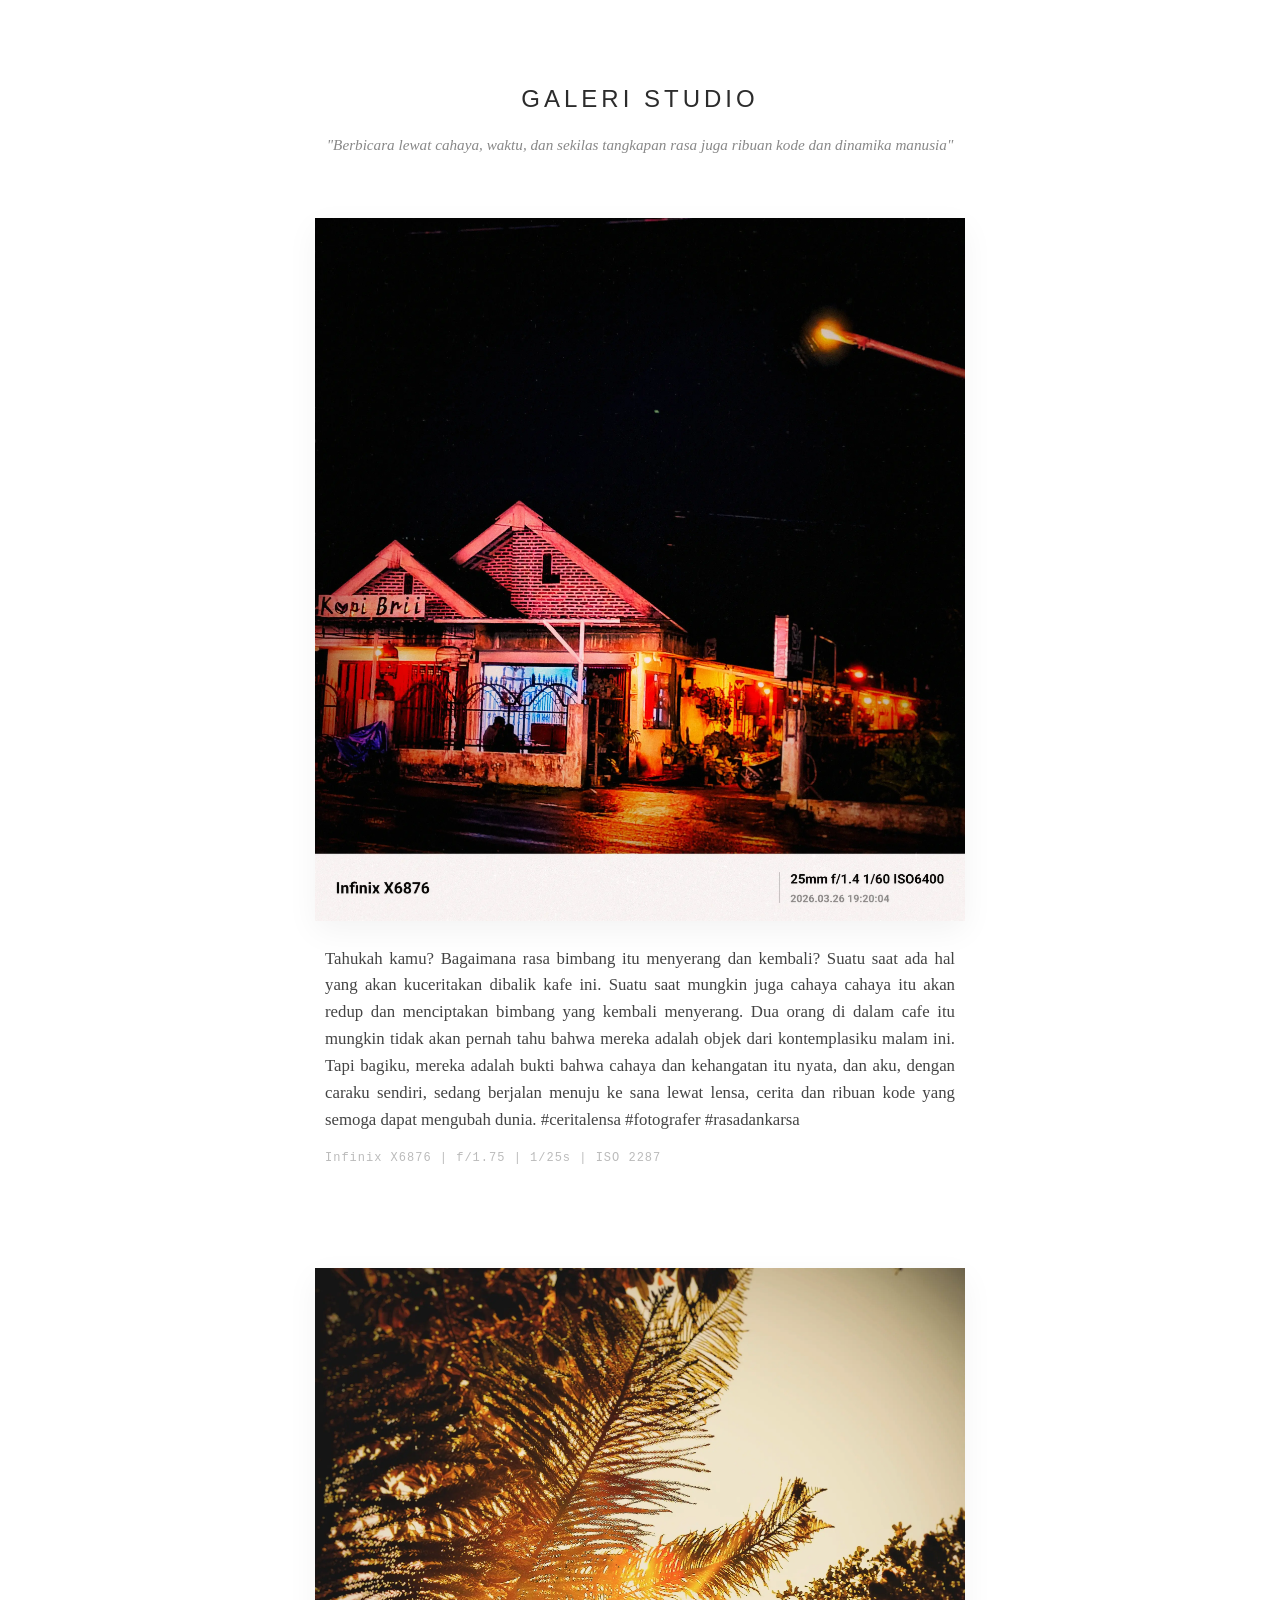
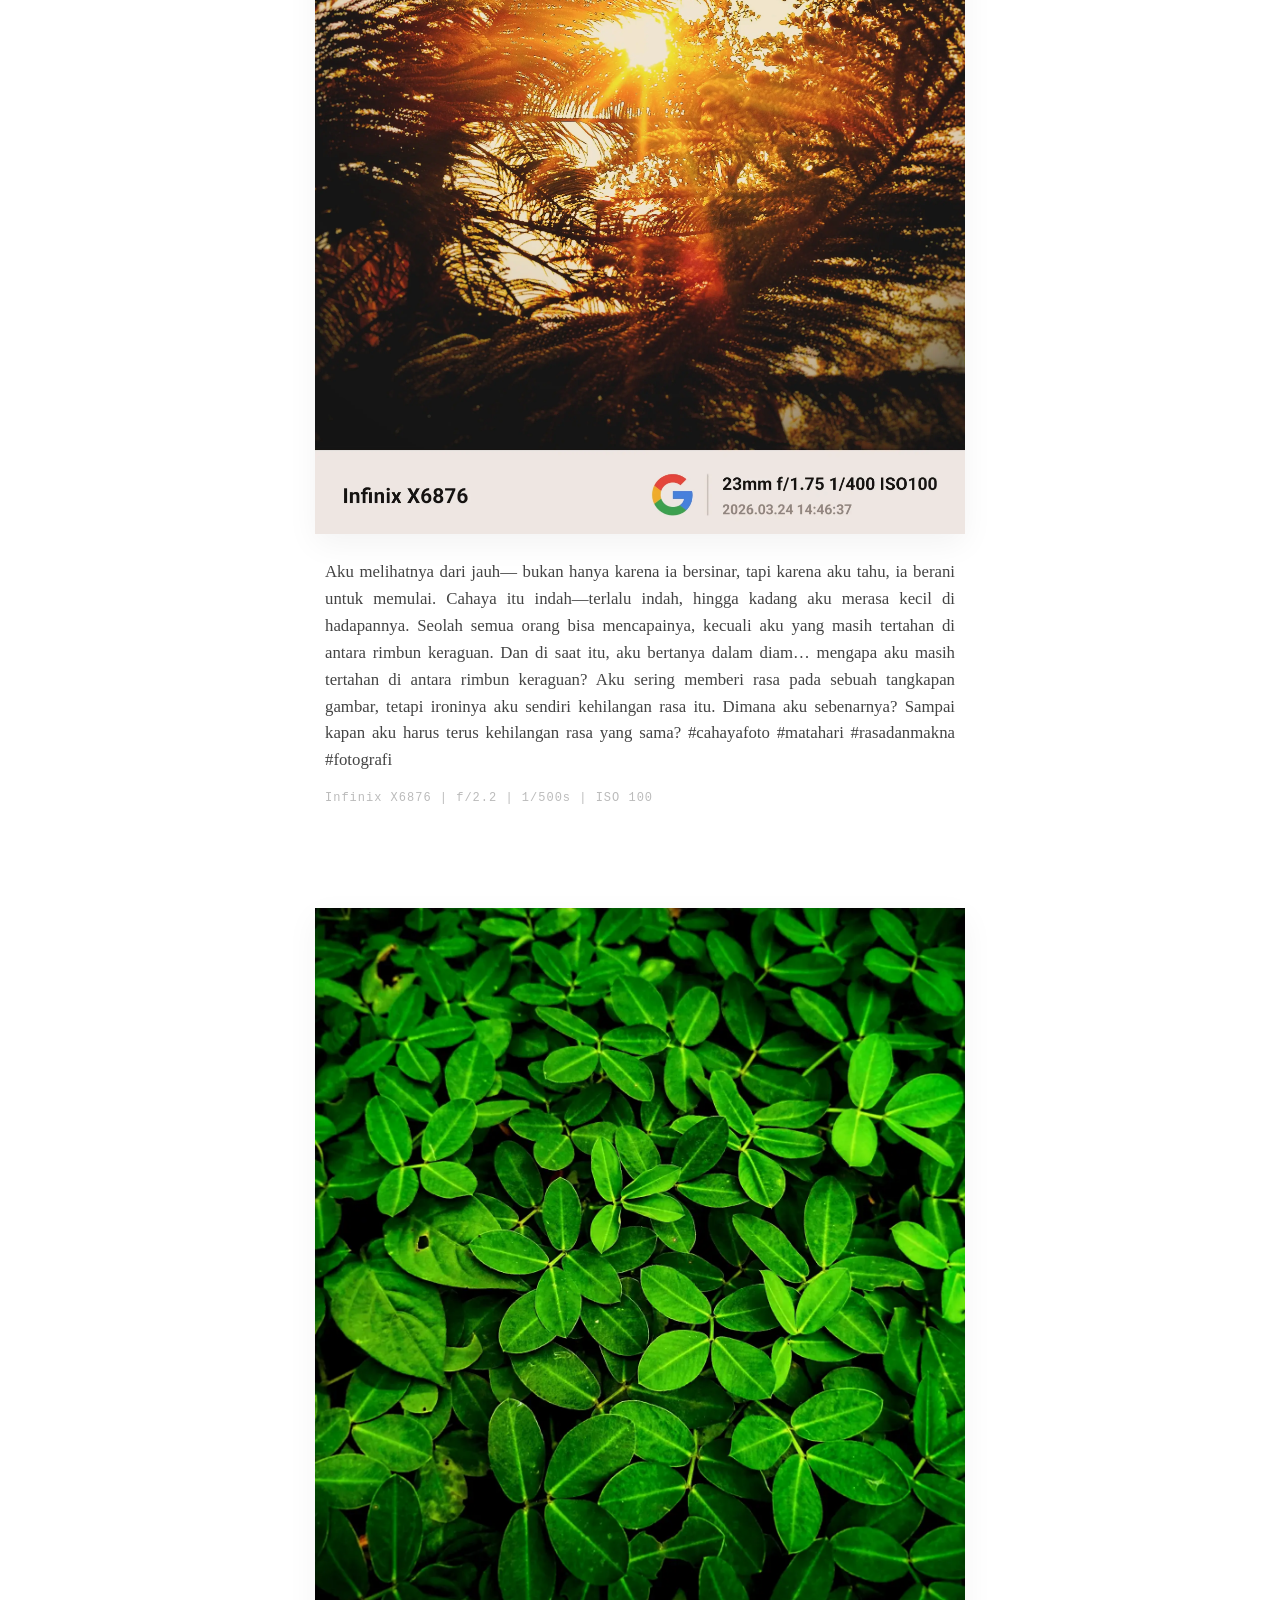
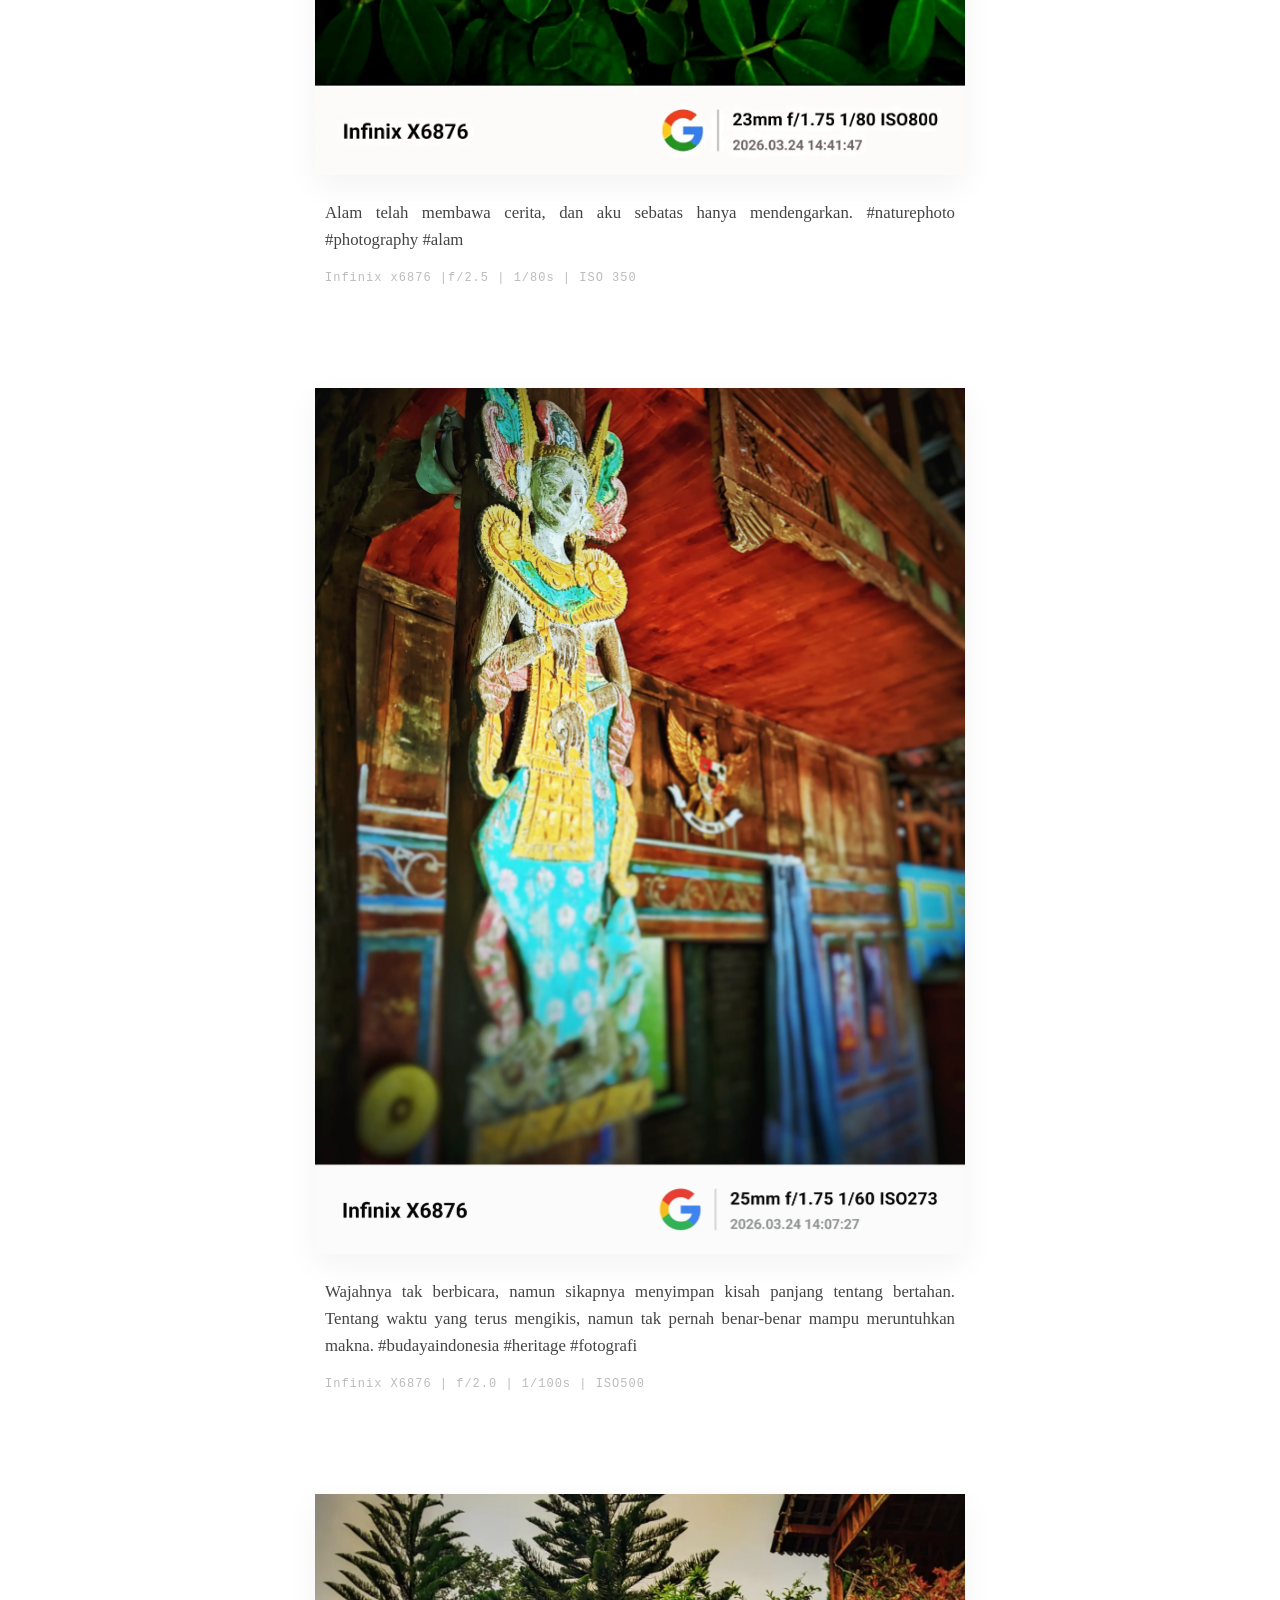
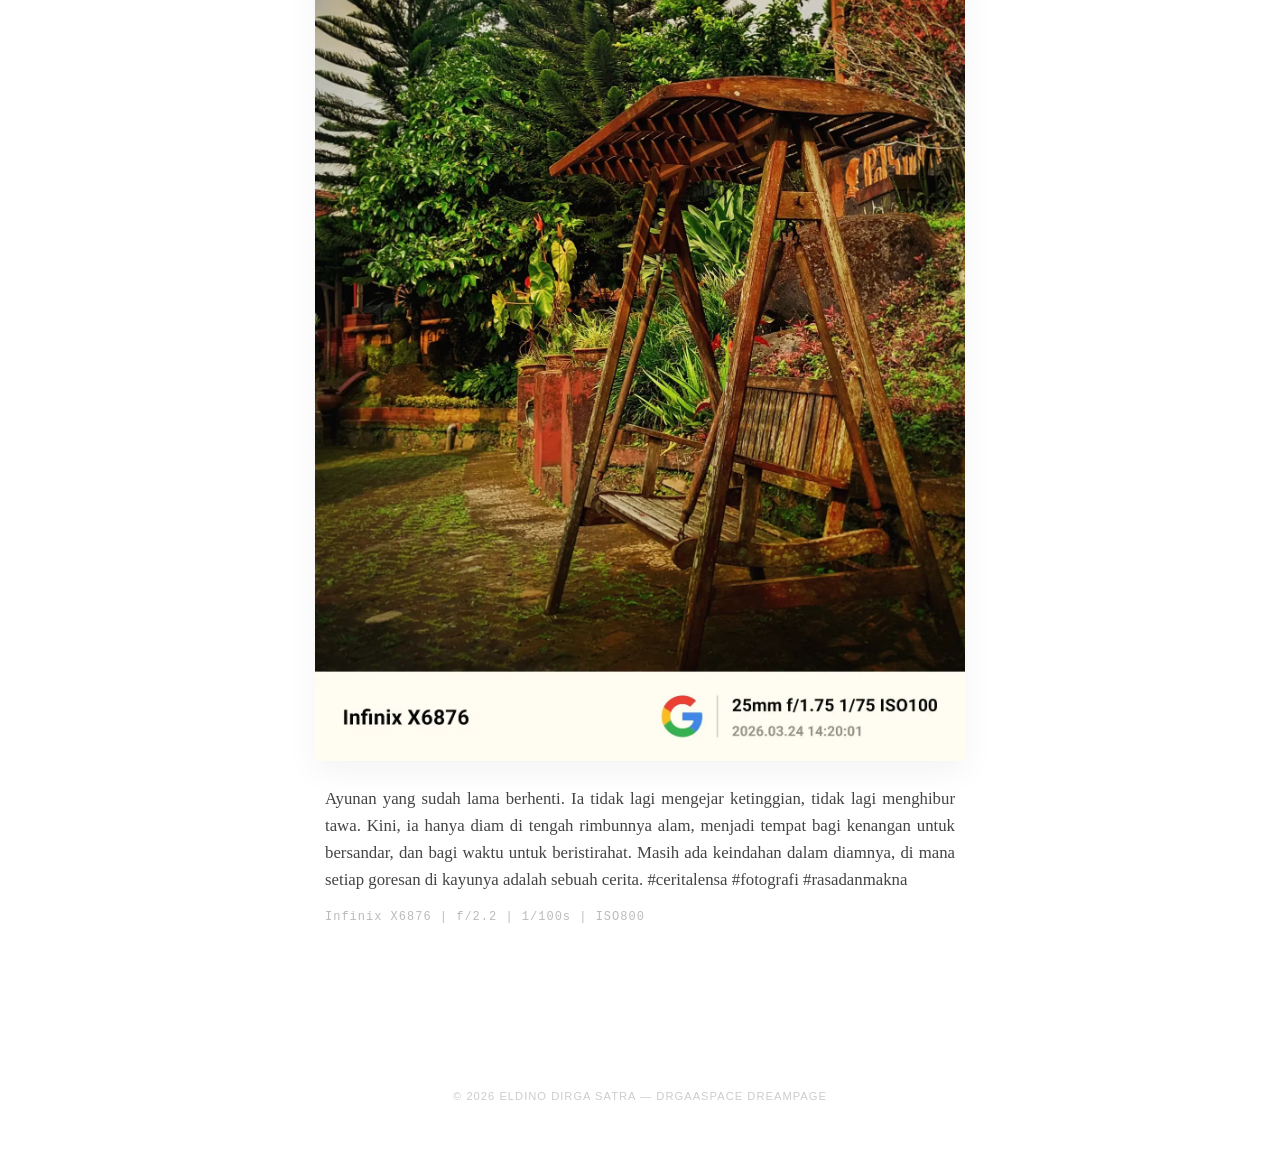
==== index.html @ f7b2b970 "Mengubah pintu utama menjadi index.html" ====
<!DOCTYPE html>
<html lang="id">
<head>
    <meta charset="UTF-8">
    <meta name="viewport" content="width=device-width, initial-scale=1.0">
    <title>Galeri Dirga | Cahaya & Rasa</title>
    <style>
        /* Reset & Base */
        * { margin: 0; padding: 0; box-sizing: border-box; }
        
        body {
            background-color: #ffffff; /* Putih Bersih */
            color: #2c2c2c;
            font-family: 'Helvetica Neue', Arial, sans-serif;
            line-height: 1.6;
            display: flex;
            flex-direction: column;
            align-items: center;
            padding: 0 20px;
        }

        /* Header Section */
        header {
            text-align: center;
            padding: 80px 0 60px 0;
            max-width: 700px;
        }

        h1 {
            font-weight: 300;
            letter-spacing: 4px;
            text-transform: uppercase;
            font-size: 1.5rem;
            margin-bottom: 15px;
        }

        .subtitle {
            font-family: 'Georgia', serif;
            font-style: italic;
            color: #888;
            font-size: 0.95rem;
        }

        /* Gallery Container */
        .container {
            width: 100%;
            max-width: 650px;
        }

        /* Item Setiap Foto */
        .item {
            margin-bottom: 100px; /* Jarak jauh antar karya agar terasa lega */
        }

        .item img {
            width: 100%;
            height: auto;
            display: block;
            margin-bottom: 25px;
            /* Opsional: bayangan sangat halus */
            box-shadow: 0 10px 30px rgba(0,0,0,0.05);
        }

        /* Caption puitis */
        .caption {
            font-family: 'Georgia', serif;
            font-size: 1.05rem;
            color: #444;
            text-align: justify;
            margin-bottom: 15px;
            padding: 0 10px;
        }

        /* Data Teknis (Exif) */
        .specs {
            font-family: monospace;
            font-size: 0.75rem;
            color: #bbb;
            letter-spacing: 1px;
            padding: 0 10px;
        }

        /* Footer */
        footer {
            padding: 60px 0;
            font-size: 0.7rem;
            color: #ccc;
            letter-spacing: 1px;
            text-transform: uppercase;
        }

        /* Responsif untuk layar kecil */
        @media (max-width: 480px) {
            header { padding: 50px 0 40px 0; }
            h1 { font-size: 1.2rem; }
            .item { margin-bottom: 60px; }
        }
    </style>
</head>
<body>

    <header>
        <h1>Galeri Studio</h1>
        <p class="subtitle">"Berbicara lewat cahaya, waktu, dan sekilas tangkapan rasa juga ribuan kode dan dinamika manusia"</p>
    </header>

    <div class="container">

        <div class="item">
            <img src="kopi-brii.jpg" alt="Suasana Kopi Brii">
            <p class="caption">
                Tahukah kamu? Bagaimana rasa bimbang itu menyerang dan kembali? Suatu saat ada hal yang akan kuceritakan dibalik kafe ini. Suatu saat mungkin juga cahaya cahaya itu akan redup dan menciptakan bimbang yang kembali menyerang. 

                Dua orang di dalam cafe itu mungkin tidak akan pernah tahu bahwa mereka adalah objek dari kontemplasiku malam ini. Tapi bagiku, mereka adalah bukti bahwa cahaya dan kehangatan itu nyata, dan aku, dengan caraku sendiri, sedang berjalan menuju ke sana lewat lensa, cerita dan ribuan kode yang semoga dapat mengubah dunia.
                 #ceritalensa #fotografer    #rasadankarsa
                
            </p>
            <p class="specs">Infinix X6876 | f/1.75 | 1/25s | ISO 2287</p>
        </div>

        <div class="item">
            <img src="senja.jpg" alt="Senja">
            <p class="caption">
                Aku melihatnya dari jauh—
                bukan hanya karena ia bersinar,
                tapi karena aku tahu, ia berani untuk memulai.

                Cahaya itu indah—terlalu indah,
                hingga kadang aku merasa kecil di hadapannya.
                Seolah semua orang bisa mencapainya,
                kecuali aku yang masih tertahan di antara rimbun keraguan.

                Dan di saat itu,
                aku bertanya dalam diam…
                mengapa aku masih tertahan di antara rimbun keraguan?

                Aku sering memberi rasa pada sebuah tangkapan gambar, tetapi ironinya aku sendiri kehilangan rasa itu. Dimana aku sebenarnya? Sampai kapan aku harus terus kehilangan rasa yang sama?

                 #cahayafoto #matahari #rasadanmakna #fotografi
            </p>
            <p class="specs">Infinix X6876 | f/2.2 | 1/500s | ISO 100</p>
        </div>
        
        <div class="item">
          <img src="daun.jpg" alt="gambar daun">
          <p class="caption">
              Alam telah membawa cerita, dan aku sebatas hanya mendengarkan.
              #naturephoto #photography #alam
          </p>
          
          <p class="specs">Infinix x6876 |f/2.5 | 1/80s | ISO 350</p>
         </div>
         
         <div class="item">
           <img src="wayang.jpg" alt="Gambar wayang">
           <p class="caption">
             Wajahnya tak berbicara,
             namun sikapnya menyimpan kisah panjang tentang bertahan.
             Tentang waktu yang terus mengikis,
             namun tak pernah benar-benar mampu meruntuhkan makna.
             #budayaindonesia #heritage #fotografi
           </p>
           
           <p class="specs">Infinix X6876 | f/2.0 | 1/100s | ISO500</p>
         </div>
         
         <div class="item">
           <img src="ayunan.jpg" alt="Gambar ayunan">
           <p class="caption">
             Ayunan yang sudah lama berhenti. Ia tidak lagi mengejar ketinggian, tidak lagi menghibur tawa. Kini, ia hanya diam di tengah rimbunnya alam, menjadi tempat bagi kenangan untuk bersandar, dan bagi waktu untuk beristirahat. Masih ada keindahan dalam diamnya, di mana setiap goresan di kayunya adalah sebuah cerita.
             #ceritalensa #fotografi #rasadanmakna
           </p>
           
           <p class="specs">Infinix X6876 | f/2.2 | 1/100s | ISO800</p>
         </div>
           
         
      </div>

    <footer>
        &copy; 2026 ELDINO DIRGA SATRA — DRGAASPACE DREAMPAGE
    </footer>

</body>
</html>
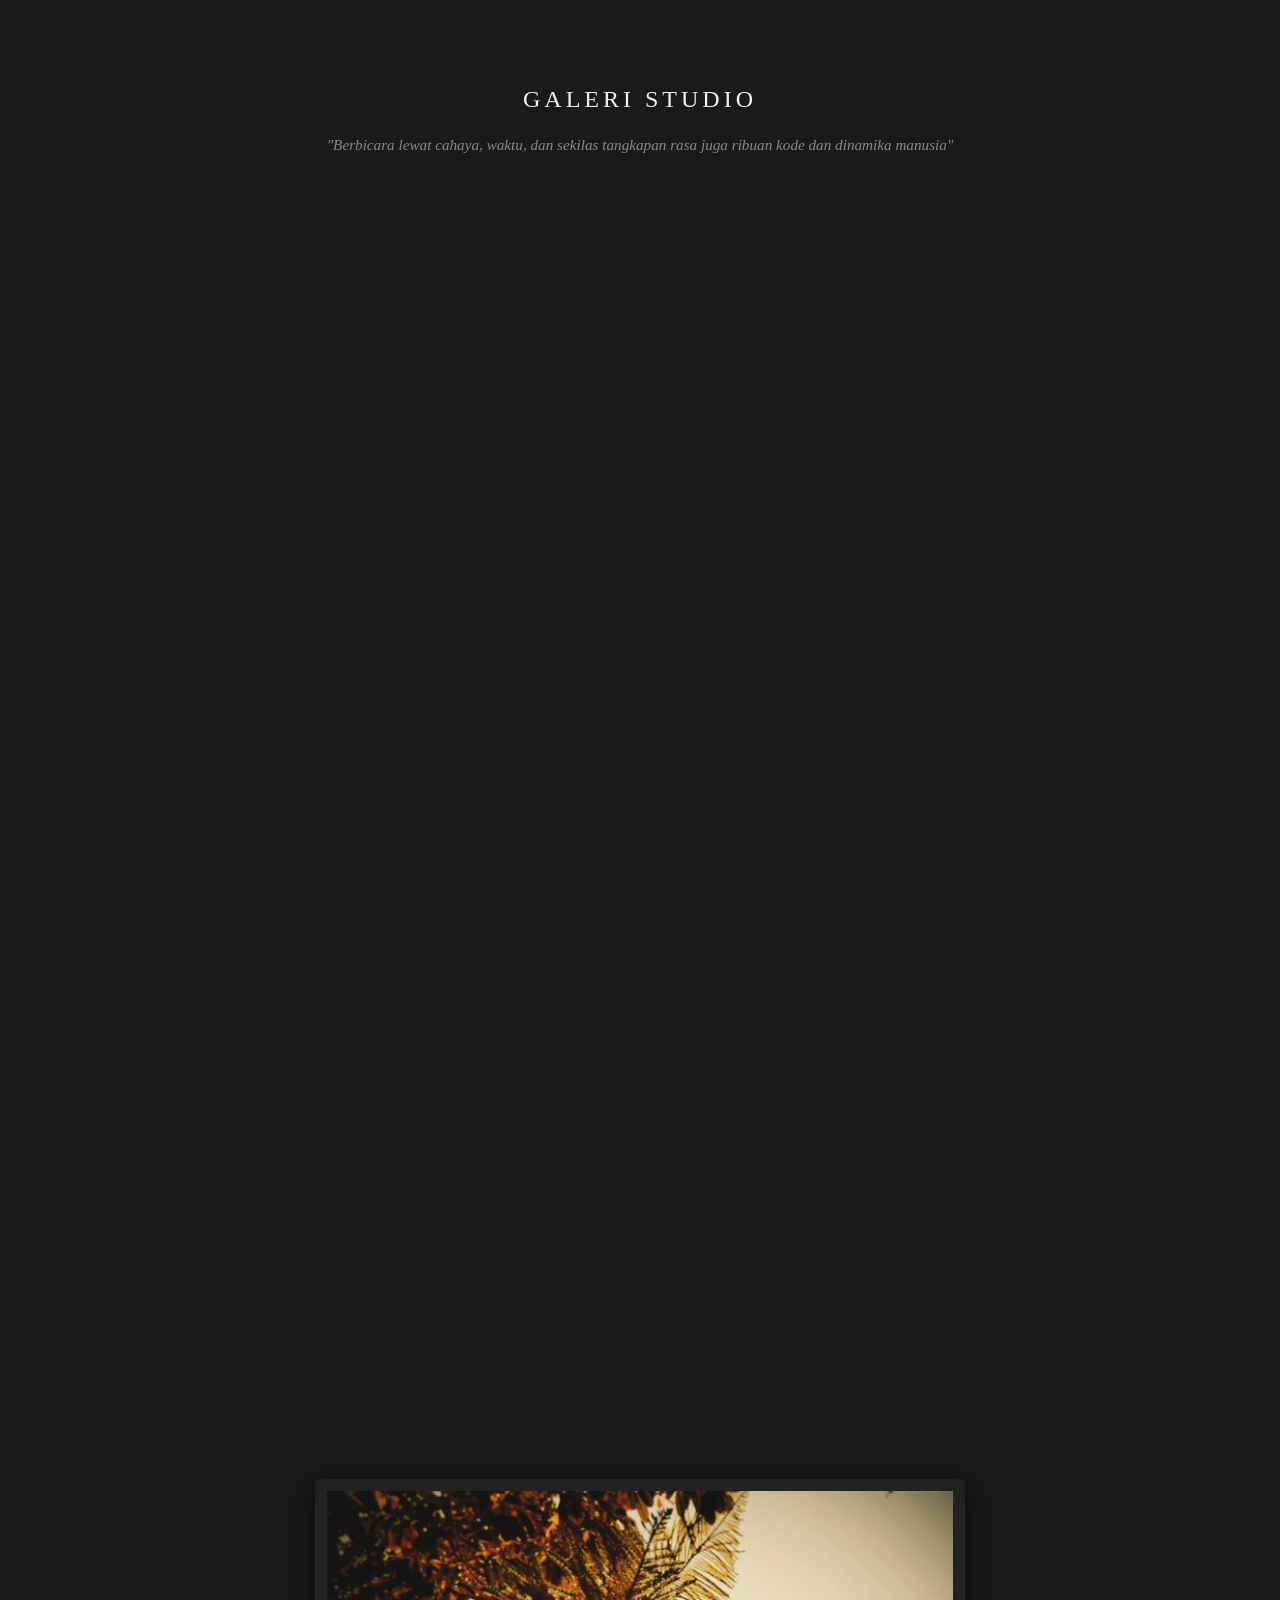
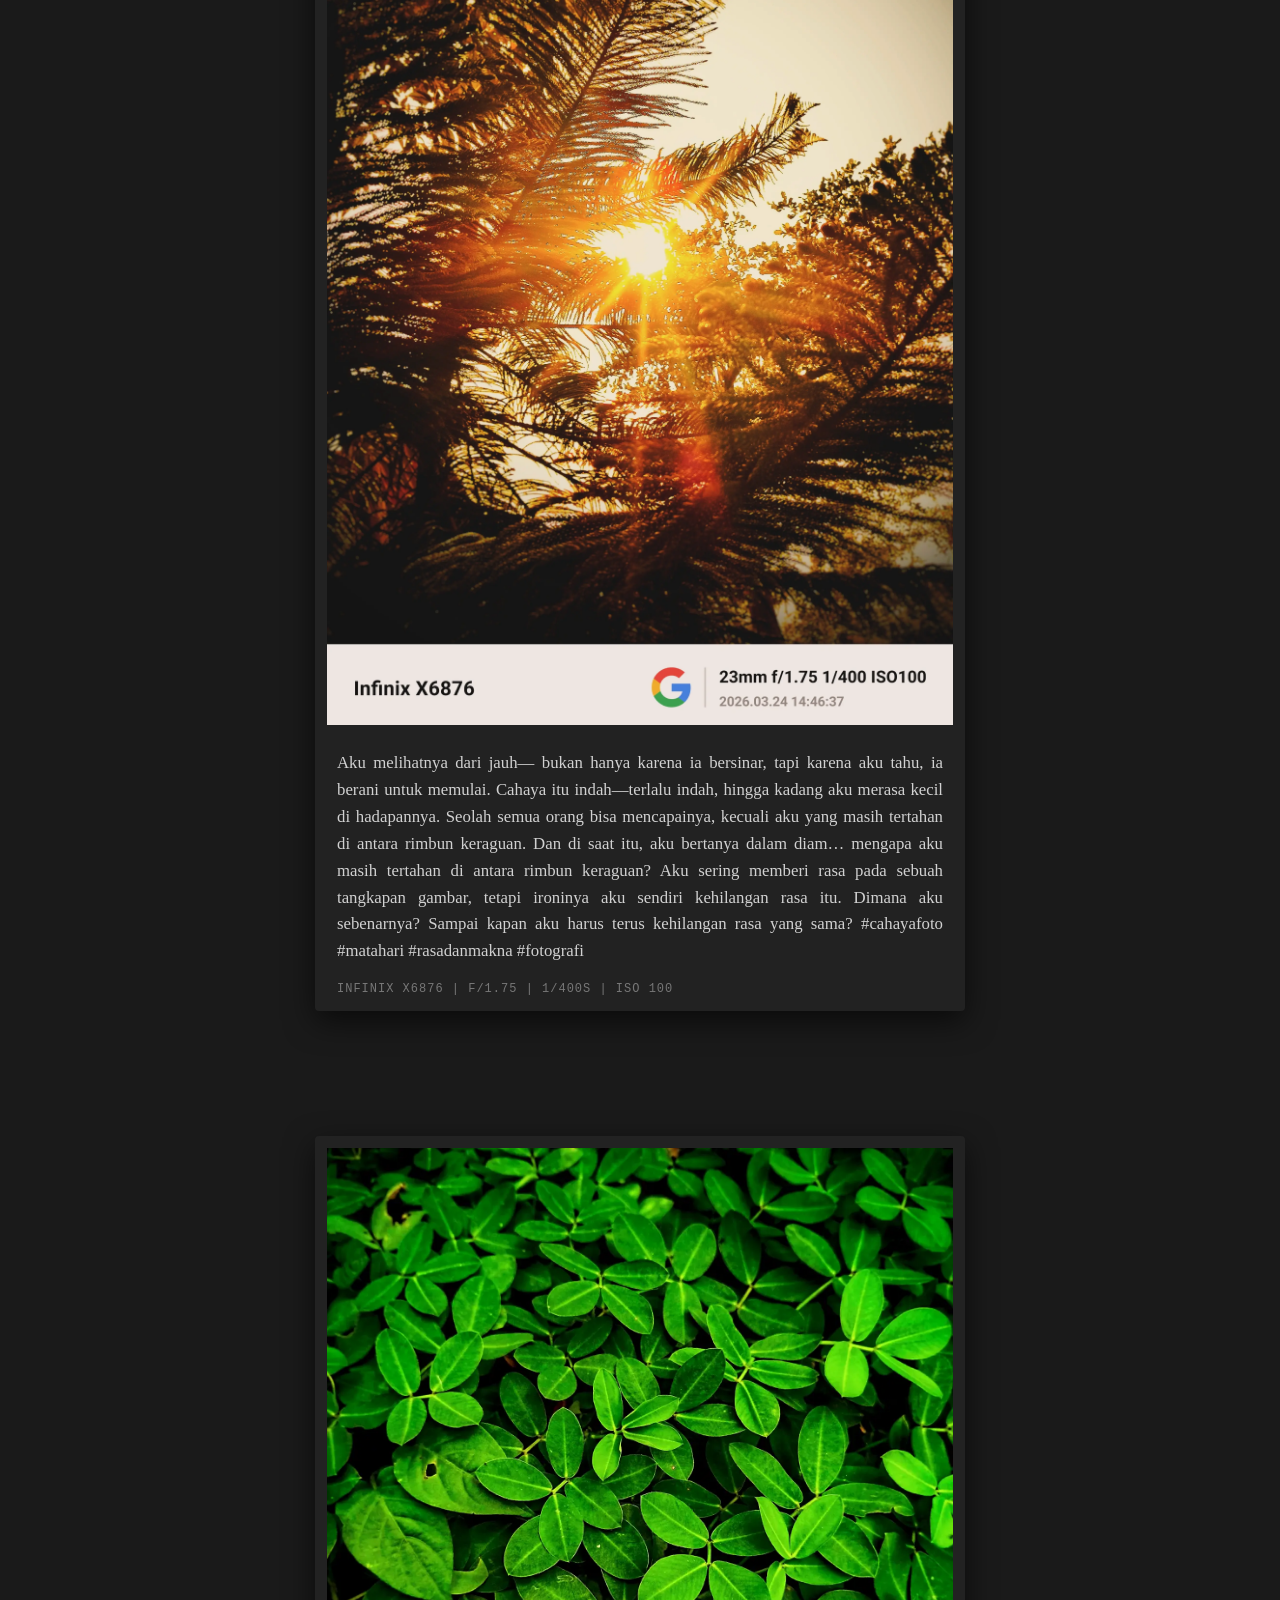
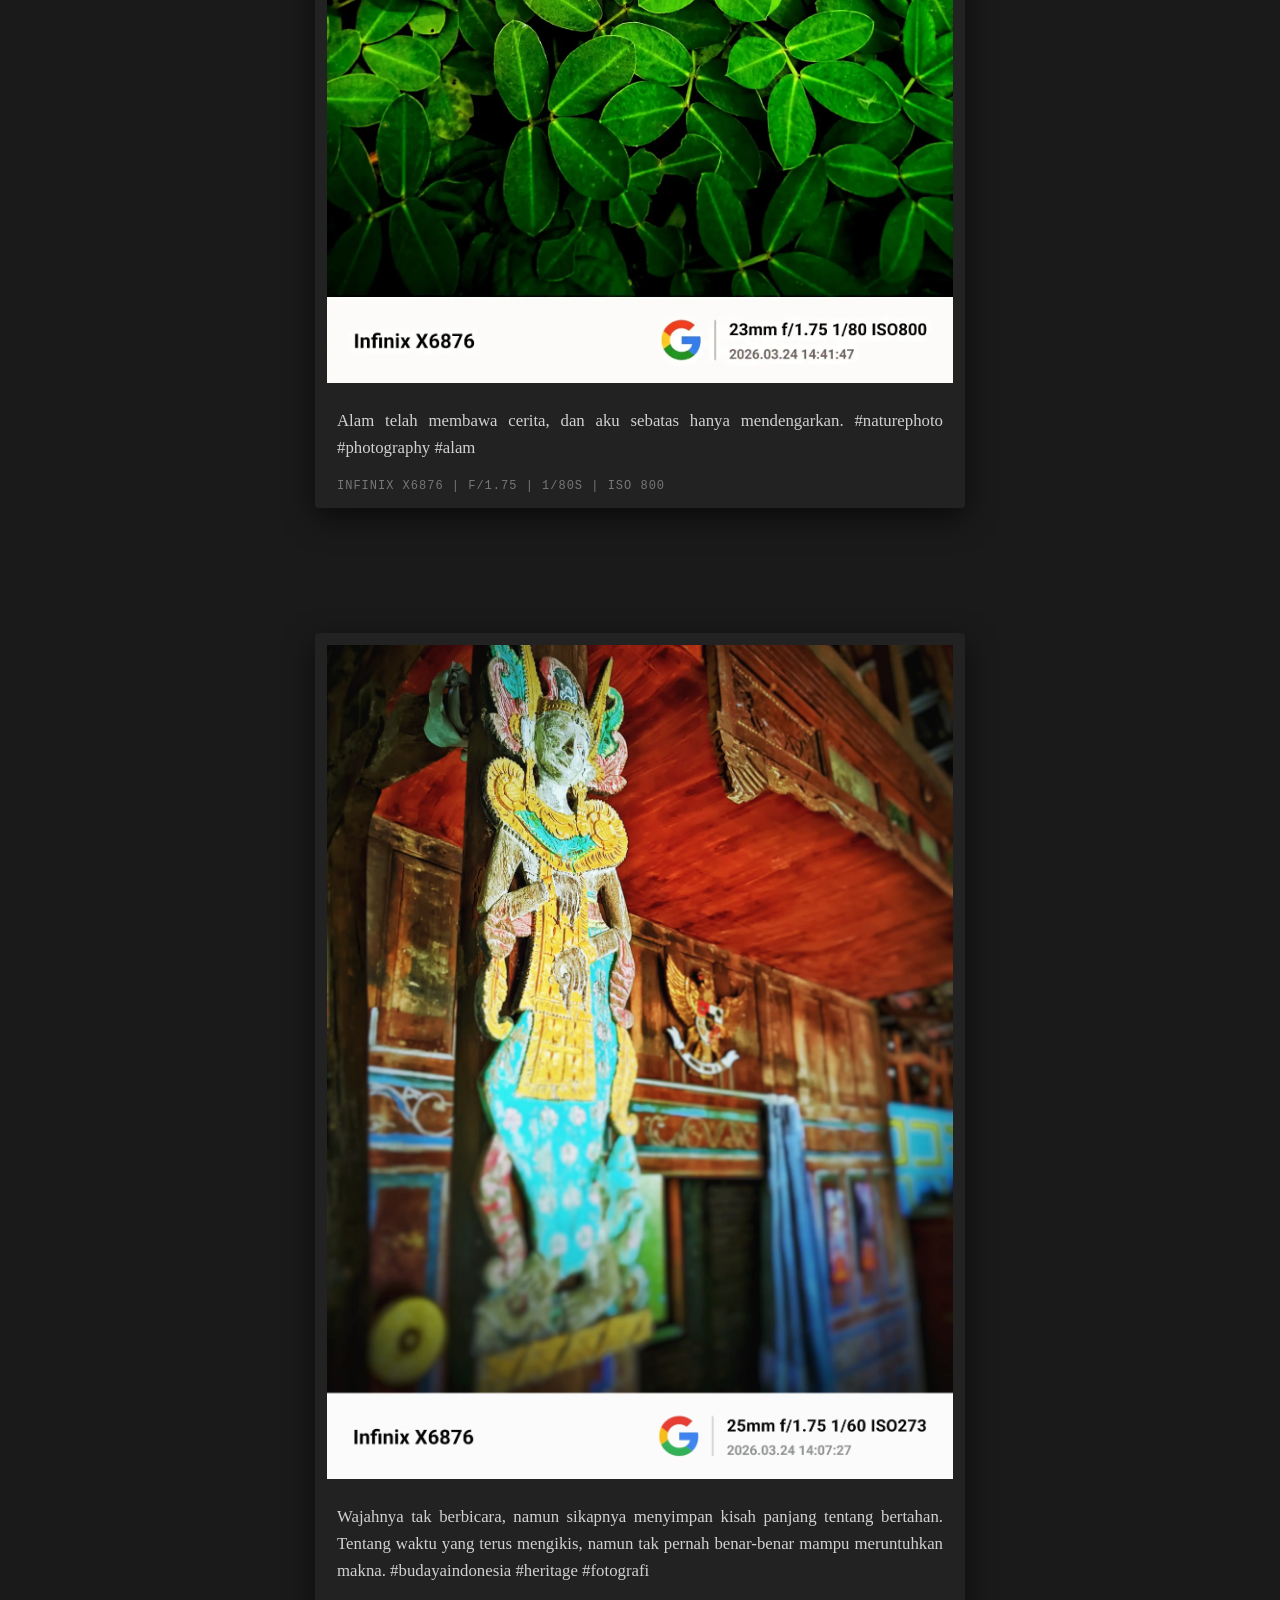
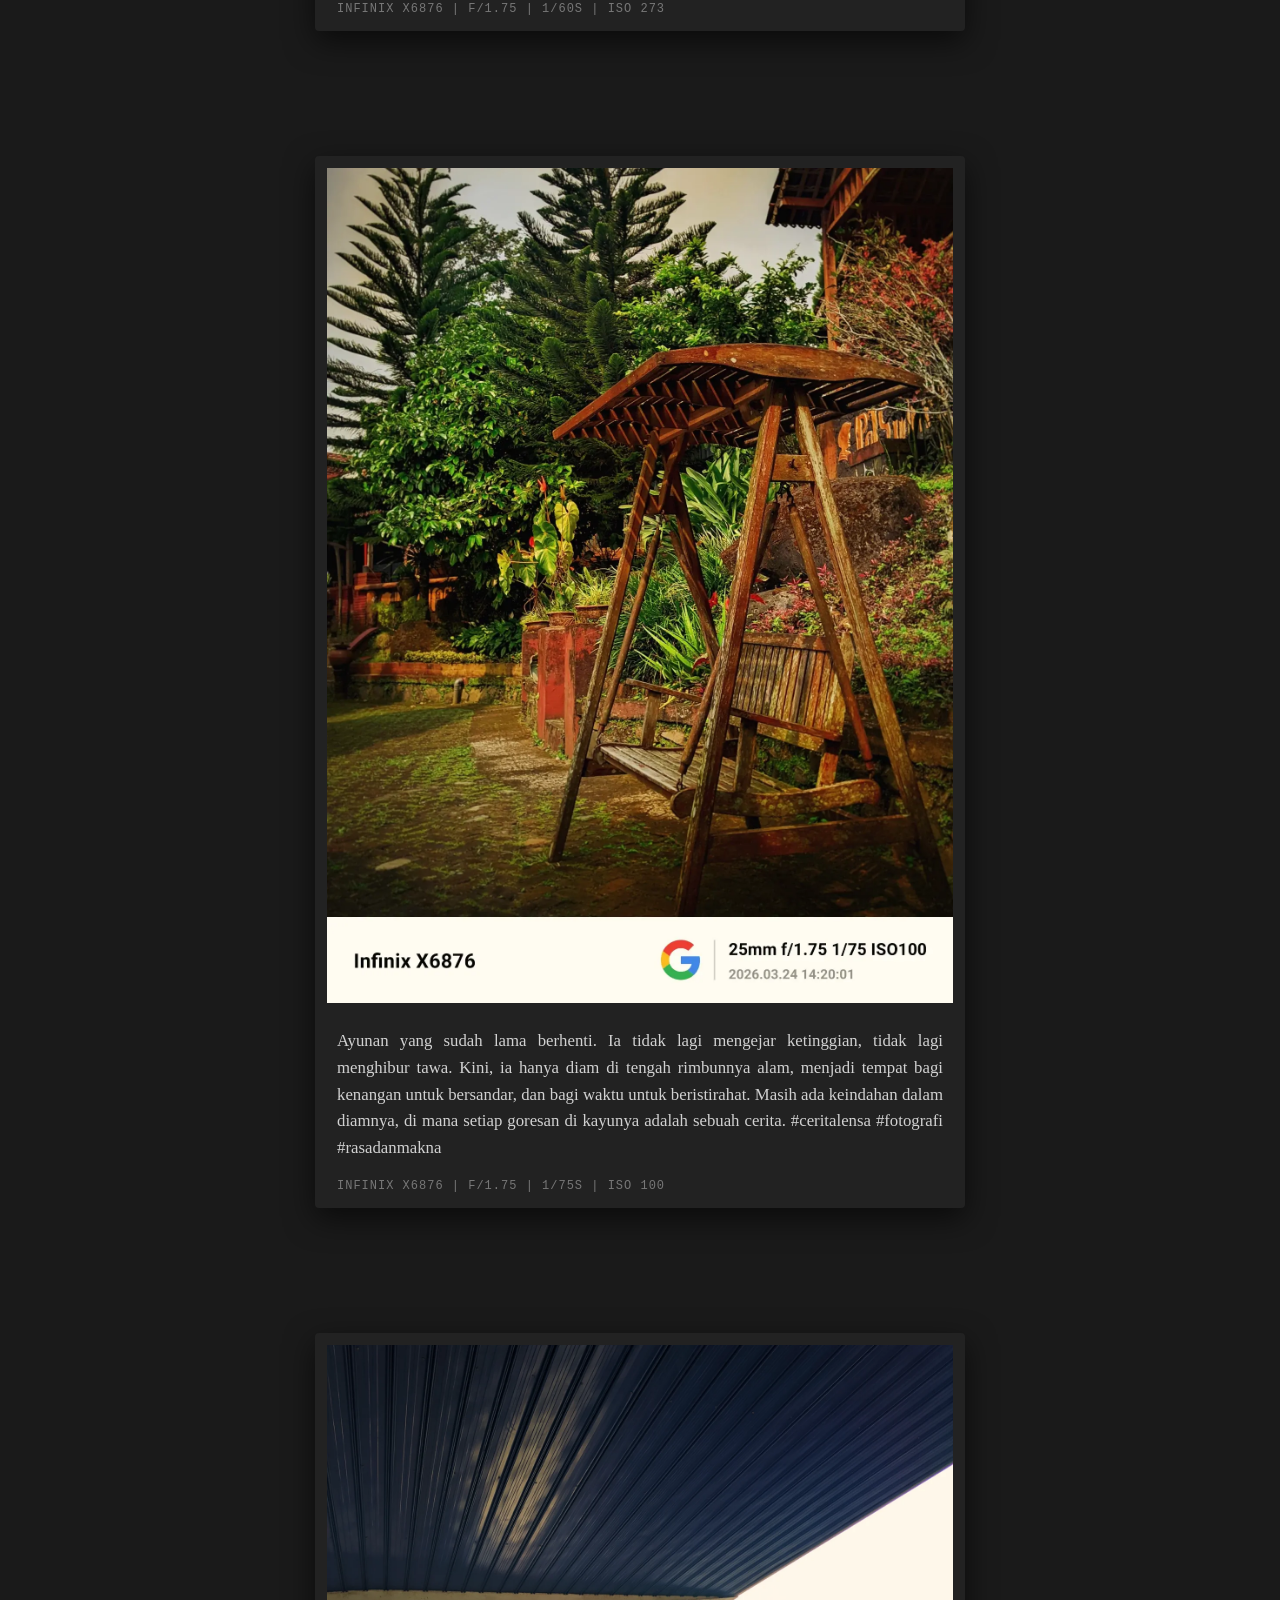
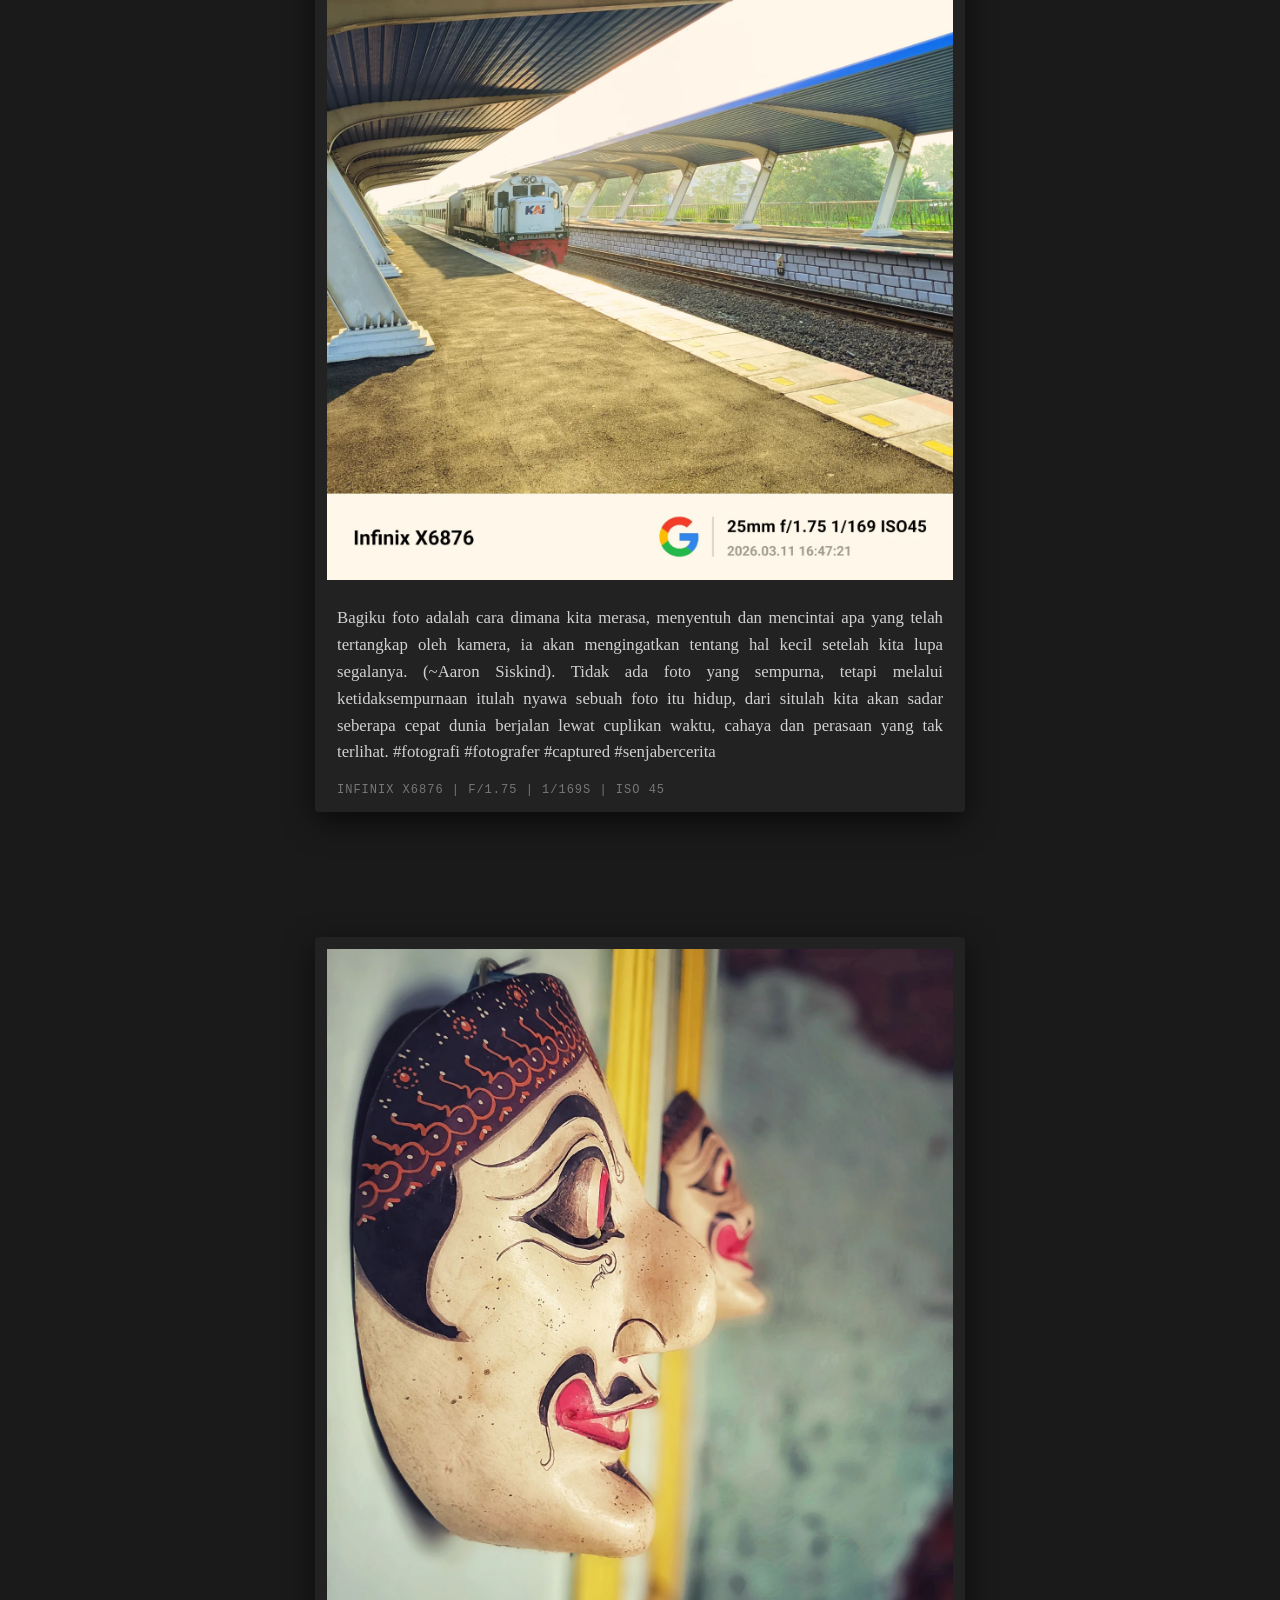
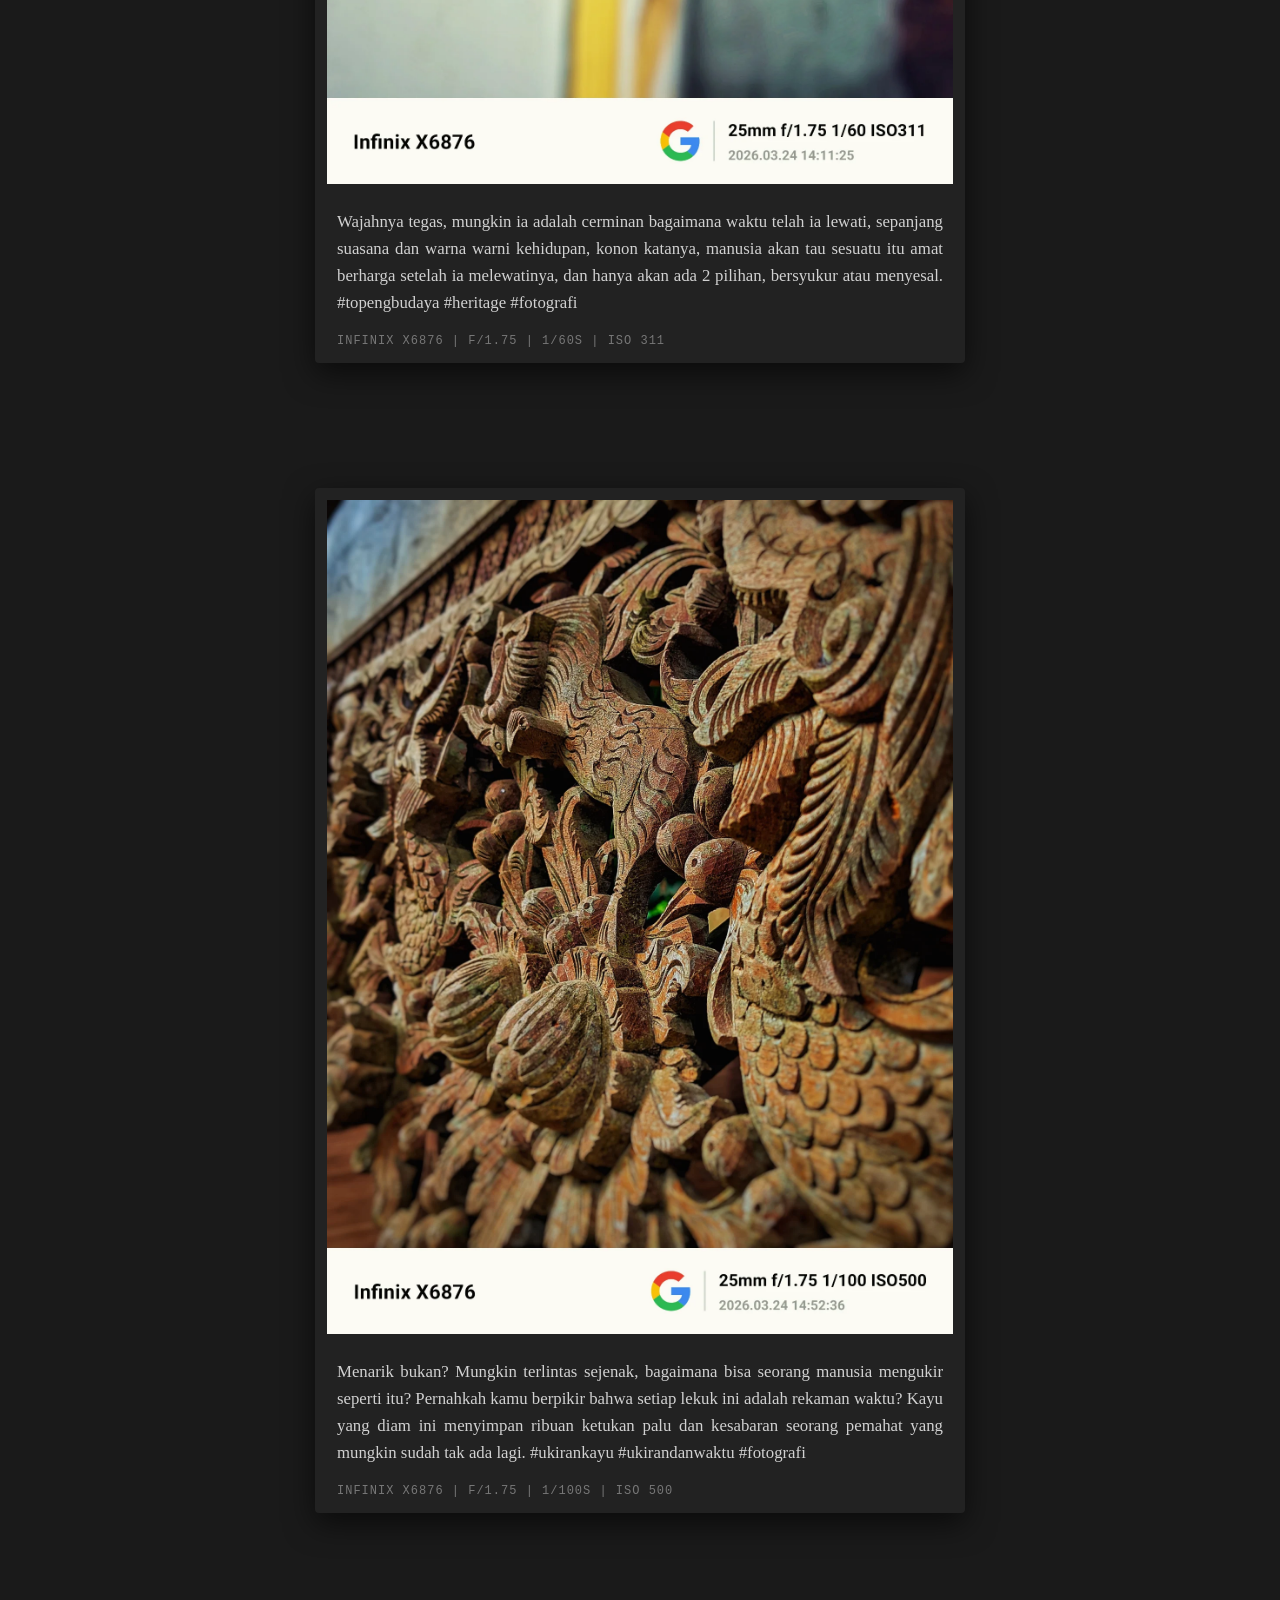
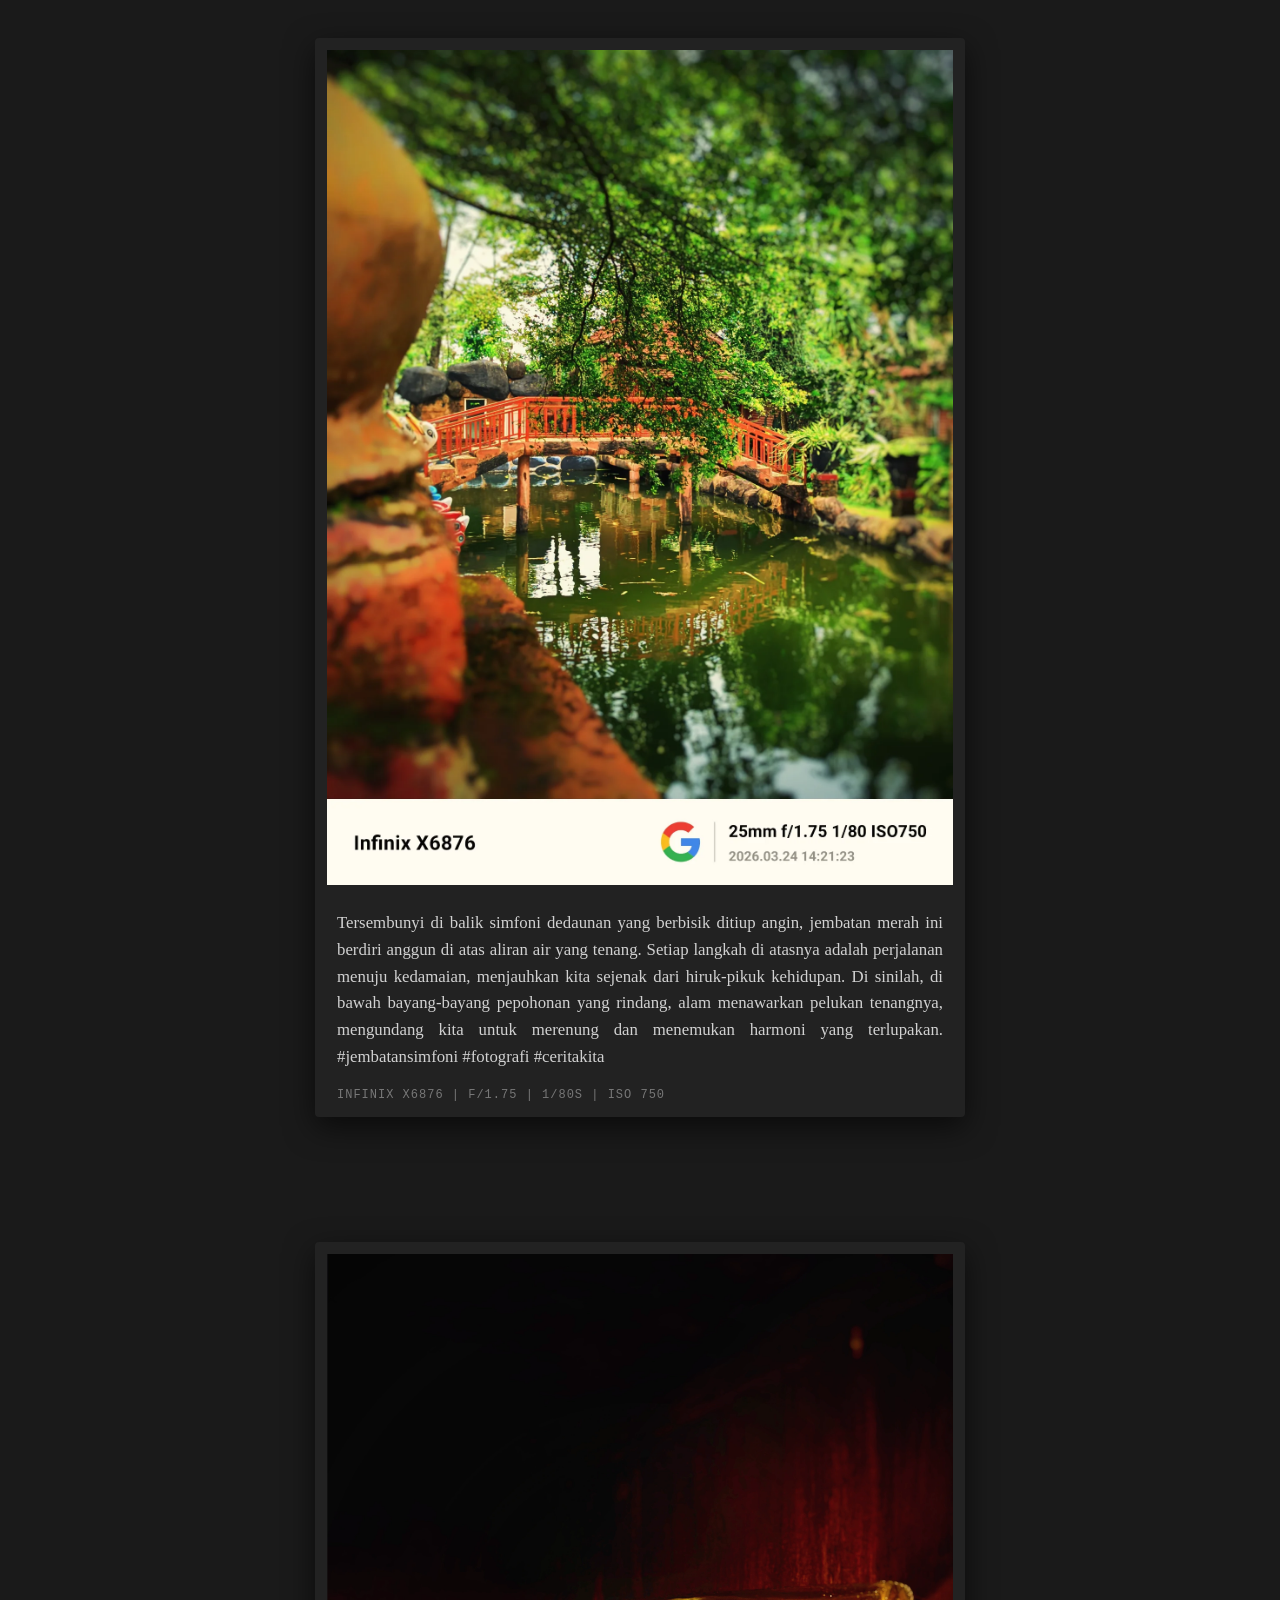
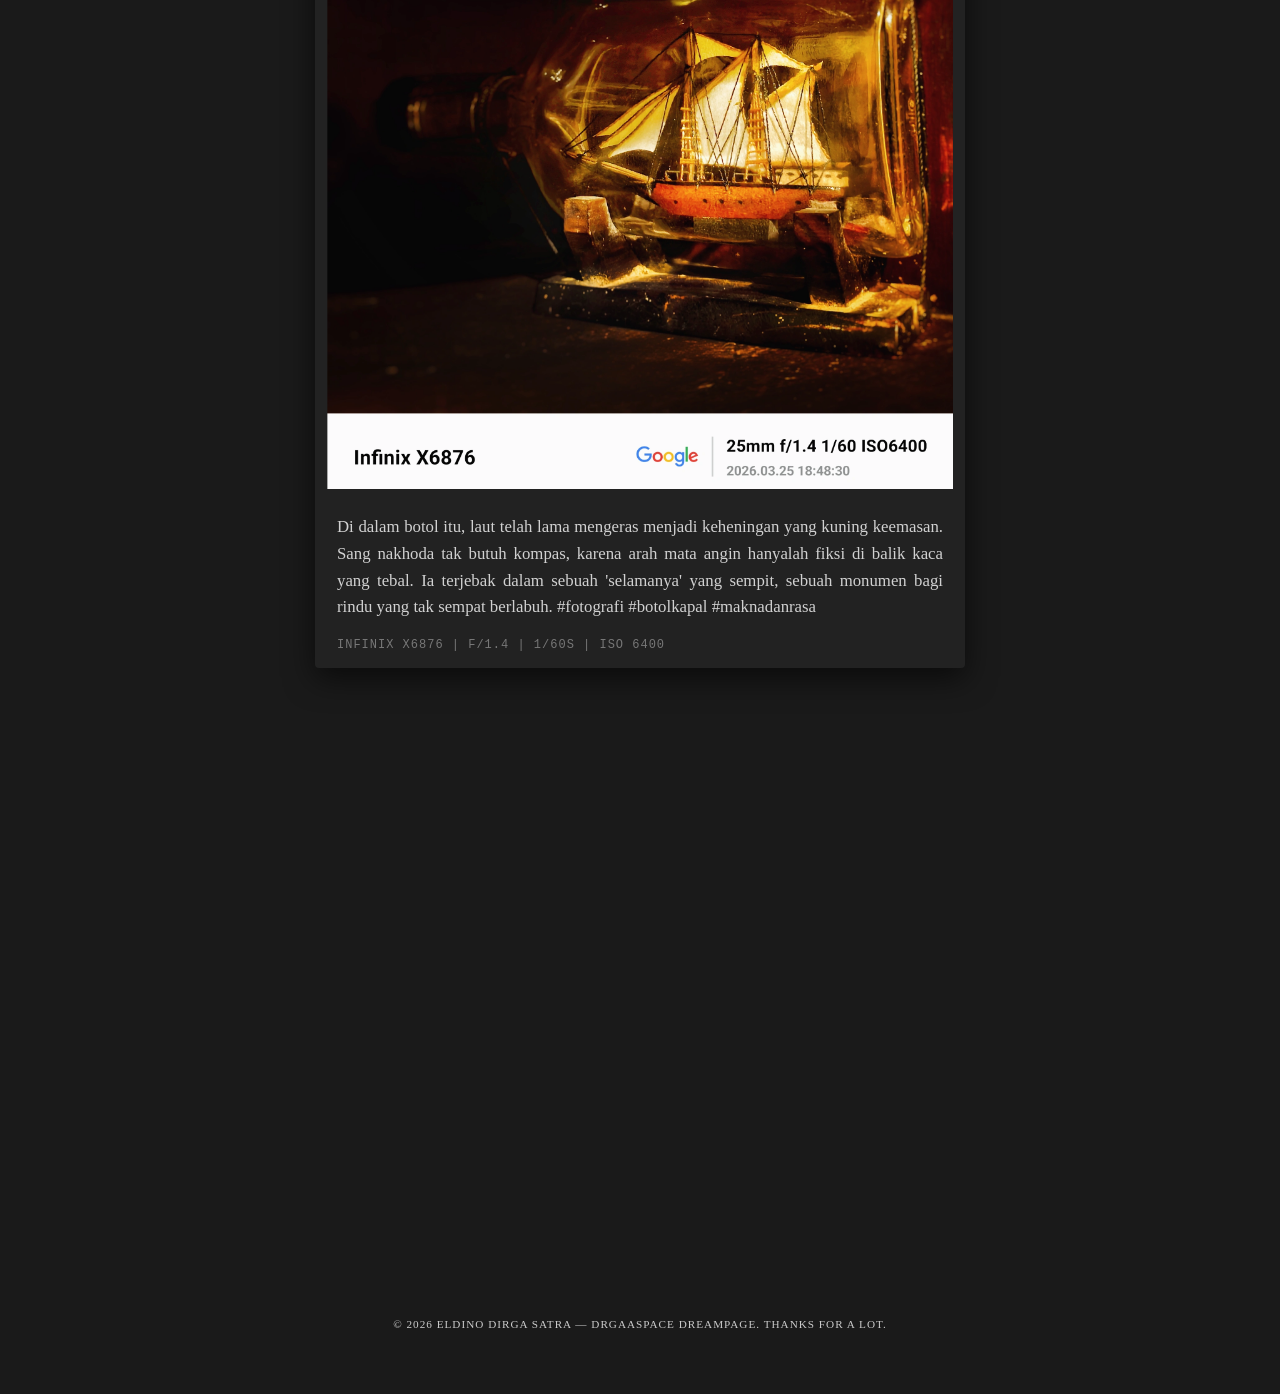
==== commit 7a37db07: "UPDATE 1" ====
--- a/index.html
+++ b/index.html
@@ -8,10 +8,14 @@
         /* Reset & Base */
         * { margin: 0; padding: 0; box-sizing: border-box; }
         
+        html {
+          scroll-behavior: smooth;
+        }
+        
         body {
-            background-color: #ffffff; /* Putih Bersih */
-            color: #2c2c2c;
-            font-family: 'Helvetica Neue', Arial, sans-serif;
+            background-color: #1a1a1a; /* abu-abu tua */
+            color: #f0f0f0;
+            font-family: 'Georgia', serif;
             line-height: 1.6;
             display: flex;
             flex-direction: column;
@@ -50,6 +54,10 @@
         /* Item Setiap Foto */
         .item {
             margin-bottom: 100px; /* Jarak jauh antar karya agar terasa lega */
+            display: flex;
+            flex-direction: column;
+            align-items: center;
+            margin-top: 50px; 
         }
 
         .item img {
@@ -57,15 +65,23 @@
             height: auto;
             display: block;
             margin-bottom: 25px;
-            /* Opsional: bayangan sangat halus */
-            box-shadow: 0 10px 30px rgba(0,0,0,0.05);
+ 
+        }
+        
+        /*Bingkai Foto*/
+        .card {
+          background-color:#222;/*abu abu gelap*/
+          padding: 12px;/*jarak antara foto dan tepi kotak (bingkai)*/
+          border-radius: 4px;/*membuat sudut kotak sedikit tumpul*/
+          box-shadow: 0 10px 30px rgba(0,0,0,0.6);
+          margin-bottom: 25px;/*jarak narasi puitis*/
         }
 
         /* Caption puitis */
         .caption {
             font-family: 'Georgia', serif;
             font-size: 1.05rem;
-            color: #444;
+            color: #d1d1d1;
             text-align: justify;
             margin-bottom: 15px;
             padding: 0 10px;
@@ -73,11 +89,15 @@
 
         /* Data Teknis (Exif) */
         .specs {
-            font-family: monospace;
+          display: flex;
+          justify-content: space-between;
+          margin-top: 12px;
+            font-family: 'Courier New',monospace;
             font-size: 0.75rem;
-            color: #bbb;
+            color: #777;
             letter-spacing: 1px;
             padding: 0 10px;
+            text-transform: uppercase;
         }
 
         /* Footer */
@@ -95,6 +115,127 @@
             h1 { font-size: 1.2rem; }
             .item { margin-bottom: 60px; }
         }
+  
+        /* Mendesain gerakan:Gerakan foto munculdari bawah fadeInUp*/
+        @keyframes fadeInUp {
+          from{
+            opacity: 0;
+            transform: translateY(30px);/*mulai dari 30px di bawah posisi asli */
+          }
+          to{
+            opacity: 1;
+            transform: translateY(0); /*kembali ke posisi asli*/
+            
+          }
+        }
+        
+        /*pemicu animasi*/
+       .item.animate-in {
+         animation: fadeInUp 1.2s ease-out forwards; /*durasi pelan (1.2 detik), gerakan halus*/
+       }
+  
+       /*semua foto harus disembunyikan*/
+       .item {
+         opacity: 0;
+         transform: translateY(30px);
+         transition: opacity 0.8s ease-out,transform 0.8s ease-out;
+       }
+ 
+       /*about me*/
+       .about me {
+         padding: 60px 20px;
+         text-align: center;
+         max-width: 700px;
+         margin: 0 auto;
+       }
+       
+       /*about-me h2*/
+       .about-me h2 {
+         font-family: 'playfair Display',serif;
+         font-size: 1.8rem;
+         letter-spacing: 2px;
+         color: #f4f4f4;
+         margin-bottom: 20px;
+       }
+       
+       /*about-me p*/
+       .about-me p {
+         padding: 40px 20px;
+         line-height: 1.8;
+         font-family: 'inter',sans-serif;
+         line-height: 1,6;
+         color: #aaa;
+         font-size: 1.1rem;
+       }
+       
+       /*sub-text*/
+       .sub-text {
+         margin-top: 15px;
+         font-size: 0.9rem!important;
+         font-style: italic;
+         opacity: 0.7;
+       }
+       
+       .container-about {
+         max-width: 600px;
+         margin: 0 auto;
+         text-align: center;
+       }
+         
+         .guestbook {
+           padding: 60px 20px;
+           background-color: #1a1a1a;
+           text-align: center;
+           margin: 0 auto;
+           max-width: 600px;
+         }
+       
+         .massage-form {
+           display: flex;
+           flex-direction: column;
+           gap: 15px;
+           max-width: 90%;
+           margin: 30px auto;
+           align-items: center;
+           
+           }
+           
+           .massage-form input,
+           .massage-form textarea {
+             width: 100%;
+             background: rgba(255, 255, 255, 0.05);
+             border: 1px solid #444;
+             color: #fff;
+             padding: 12px;
+             border-radius: 8px;
+             font-family: inherit;
+             box-sizing: border-box;
+             max-width: 400px;
+           }
+           
+           .massage-form input:focus,
+           .massage-form textarea:focus {
+             border-color: #666;
+             outline: none;
+           }
+           
+           .massage-form button {
+             width: 100%;
+             max-width: 400px;
+             background: #333;
+             color: #fff;
+             border: none;
+             padding: 15px;
+             cursor: pointer;
+             transition: 0.3s;
+             letter-spacing: 2px;
+             text-transform: uppercase;
+             border-radius: 8px;
+           }
+           
+           .massage-form button:hover {
+             background: #444;
+           }
     </style>
 </head>
 <body>
@@ -103,10 +244,27 @@
         <h1>Galeri Studio</h1>
         <p class="subtitle">"Berbicara lewat cahaya, waktu, dan sekilas tangkapan rasa juga ribuan kode dan dinamika manusia"</p>
     </header>
+    <section class:"about-me">
+      <div class="container-about item"
+      <h2>Dibalik Lensa.</h2>
+      <p>
+        Hai, sederhana saja, nama saya <strong>Dirga</strong>.
+        Bagi saya, fotografi bukan hanya sekedar menekan tombol rana,
+        tapi tentang menangkap resonasi dan cahaya yang sering luput dari kata- kata.
+      </p>
+      <p class="sub-text">
+        Menggunakan <em>Infinix X6876</em>,
+        Saya belajar bahwa alat hanyalah perantara;
+        Cerita sesungguhnya ada pada bagaimana kita melihat dunia.
+      </p>
+      </div>
+    </section>
+    
 
     <div class="container">
 
         <div class="item">
+          <div class="card">
             <img src="kopi-brii.jpg" alt="Suasana Kopi Brii">
             <p class="caption">
                 Tahukah kamu? Bagaimana rasa bimbang itu menyerang dan kembali? Suatu saat ada hal yang akan kuceritakan dibalik kafe ini. Suatu saat mungkin juga cahaya cahaya itu akan redup dan menciptakan bimbang yang kembali menyerang. 
@@ -115,10 +273,12 @@
                  #ceritalensa #fotografer    #rasadankarsa
                 
             </p>
-            <p class="specs">Infinix X6876 | f/1.75 | 1/25s | ISO 2287</p>
+            <p class="specs">Infinix X6876 | f/1.4 | 1/60s | ISO 6400</p>
+            </div>
         </div>
 
         <div class="item">
+          <div class="card">
             <img src="senja.jpg" alt="Senja">
             <p class="caption">
                 Aku melihatnya dari jauh—
@@ -138,20 +298,24 @@
 
                  #cahayafoto #matahari #rasadanmakna #fotografi
             </p>
-            <p class="specs">Infinix X6876 | f/2.2 | 1/500s | ISO 100</p>
+            <p class="specs">Infinix X6876 | f/1.75 | 1/400s | ISO 100</p>
+            </div>
         </div>
-        
+  
         <div class="item">
+          <div class="card">
           <img src="daun.jpg" alt="gambar daun">
           <p class="caption">
               Alam telah membawa cerita, dan aku sebatas hanya mendengarkan.
               #naturephoto #photography #alam
           </p>
           
-          <p class="specs">Infinix x6876 |f/2.5 | 1/80s | ISO 350</p>
-         </div>
-         
-         <div class="item">
+          <p class="specs">Infinix x6876 | f/1.75 | 1/80s | ISO 800</p>
+         </div>
+         </div>
+  
+         <div class="item">
+           <div class="card">
            <img src="wayang.jpg" alt="Gambar wayang">
            <p class="caption">
              Wajahnya tak berbicara,
@@ -161,25 +325,134 @@
              #budayaindonesia #heritage #fotografi
            </p>
            
-           <p class="specs">Infinix X6876 | f/2.0 | 1/100s | ISO500</p>
-         </div>
-         
-         <div class="item">
+           <p class="specs">Infinix X6876 | f/1.75 | 1/60s | ISO 273</p>
+           </div>
+         </div>
+  
+         <div class="item">
+           <div class="card">
            <img src="ayunan.jpg" alt="Gambar ayunan">
            <p class="caption">
              Ayunan yang sudah lama berhenti. Ia tidak lagi mengejar ketinggian, tidak lagi menghibur tawa. Kini, ia hanya diam di tengah rimbunnya alam, menjadi tempat bagi kenangan untuk bersandar, dan bagi waktu untuk beristirahat. Masih ada keindahan dalam diamnya, di mana setiap goresan di kayunya adalah sebuah cerita.
              #ceritalensa #fotografi #rasadanmakna
            </p>
            
-           <p class="specs">Infinix X6876 | f/2.2 | 1/100s | ISO800</p>
+           <p class="specs">Infinix X6876 | f/1.75 | 1/75s | ISO 100</p>
+           </div>
+         </div>
+         
+        <div class="item">
+          <div class="card">
+          <img src="kereta.jpg" alt="gambar kereta">
+          <p class="caption">
+  Bagiku foto adalah cara dimana kita merasa, menyentuh dan mencintai apa yang telah tertangkap oleh kamera, ia akan mengingatkan tentang hal kecil setelah kita lupa segalanya. (~Aaron Siskind). 
+Tidak ada foto yang sempurna, tetapi melalui ketidaksempurnaan itulah nyawa sebuah foto itu hidup, dari situlah kita akan sadar seberapa cepat dunia berjalan lewat cuplikan waktu, cahaya dan perasaan yang tak terlihat.
+
+#fotografi #fotografer #captured #senjabercerita
+          </p>
+          
+          <p class="specs">Infinix x6876 | f/1.75 | 1/169s | ISO 45</p>
+         </div>
+         </div>
+         
+         <div class="item">
+          <div class="card">
+          <img src="topeng.jpg" alt="gambar topeng">
+          <p class="caption">
+             Wajahnya tegas, mungkin ia adalah cerminan bagaimana waktu telah ia lewati, sepanjang suasana dan warna warni kehidupan, konon katanya, manusia akan tau sesuatu itu amat berharga setelah ia melewatinya, dan hanya akan ada 2 pilihan, bersyukur atau menyesal.
+             #topengbudaya #heritage #fotografi
+          </p>
+          
+          <p class="specs">Infinix x6876 | f/1.75 | 1/60s | ISO 311</p>
+         </div>
+         </div>
+         
+         <div class="item">
+          <div class="card">
+          <img src="ukiran.jpg" alt="gambar ukiran kayu">
+          <p class="caption">
+ Menarik bukan? Mungkin terlintas sejenak, bagaimana bisa seorang manusia mengukir seperti itu? 
+ Pernahkah kamu berpikir bahwa setiap lekuk ini adalah rekaman waktu? Kayu yang diam ini menyimpan ribuan ketukan palu dan kesabaran seorang pemahat yang mungkin sudah tak ada lagi.
+ #ukirankayu #ukirandanwaktu #fotografi
+          </p>
+          
+          <p class="specs">Infinix x6876 | f/1.75 | 1/100s | ISO 500</p>
+         </div>
+         </div>
+         
+         <div class="item">
+           <div class="card">
+             <img src="jembatan.jpg" alt="gambar jembatan">
+             <p class="caption">
+              Tersembunyi di balik simfoni dedaunan yang berbisik ditiup angin, jembatan merah ini berdiri anggun di atas aliran air yang tenang. Setiap langkah di atasnya adalah perjalanan menuju kedamaian, menjauhkan kita sejenak dari hiruk-pikuk kehidupan. Di sinilah, di bawah bayang-bayang pepohonan yang rindang, alam menawarkan pelukan tenangnya, mengundang kita untuk merenung dan menemukan harmoni yang terlupakan.
+              
+#jembatansimfoni  #fotografi  #ceritakita 
+             </p>
+             <p class="specs">
+               Infinix x6876 | f/1.75 | 1/80s | ISO 750
+             </p>
+           </div>
+         </div>
+         
+         <div class="item">
+           <div class="card">
+             <img src="botol.jpg" alt="Gambar botol">
+             <p class="caption">
+               Di dalam botol itu, laut telah lama mengeras menjadi keheningan yang kuning keemasan. Sang nakhoda tak butuh kompas, karena arah mata angin hanyalah fiksi di balik kaca yang tebal. Ia terjebak dalam sebuah 'selamanya' yang sempit, sebuah monumen bagi rindu yang tak sempat berlabuh.
+#fotografi #botolkapal #maknadanrasa
+             </p>
+             <p class="specs">
+               Infinix x6876 | f/1.4 | 1/60s | ISO 6400 
+             </p>
+           </div>
          </div>
            
          
       </div>
+      <section class="guestbook item">
+        <div class="container-about">
+          <h2>Tinggalkan Pesan</h2>
+          <p class="sub-text">
+            Tinggalkan Kritik dan Saran disini.
+          </p>
+          <form class="massage-form">
+            <input type="text"
+            placeholder="Nama Kamu...." required>
+            <textarea placeholder="Pesan Untuk Author" rows="4" required></textarea>
+            <button type="submit">Kirim Pesan</button>
+          </form>
+        </div>
+      </section>
 
     <footer>
-        &copy; 2026 ELDINO DIRGA SATRA — DRGAASPACE DREAMPAGE
+        &copy; 2026 ELDINO DIRGA SATRA — DRGAASPACE DREAMPAGE.
+        Thanks for a lot.
     </footer>
+    <script>
+      //1.Mencari semua item foto di halaman
+      const animatedItems =
+      document.querySelectorAll('.item')
+      //1.Memdesain penjaga (intersection observer)
+      const observer = new IntersectionObserver((entries) => {
+        entries.forEach(entry => {
+        //jika foto sudah terlihat di layar
+        if (entry.isIntersecting){
+          //tambahkan class 'animate-in' agar opacity berubah jadi 1
+          entry.target.classList.add('animate-in');
+        }else{
+          entry.target.classList.remove('animate-in');
+        }
+      });
+      }, {
+        //pemicu aktif saat 20% bagian foto sudah masuk ke layar hp 
+        threshold: 0.1});
+      //3. Suruh pengamat tadi mengawasi setiap item foto satu per satu 
+      animatedItems.forEach(item => {
+        observer.observe(item);
+      
+      });
+      
+    </script>
 
 </body>
 </html>
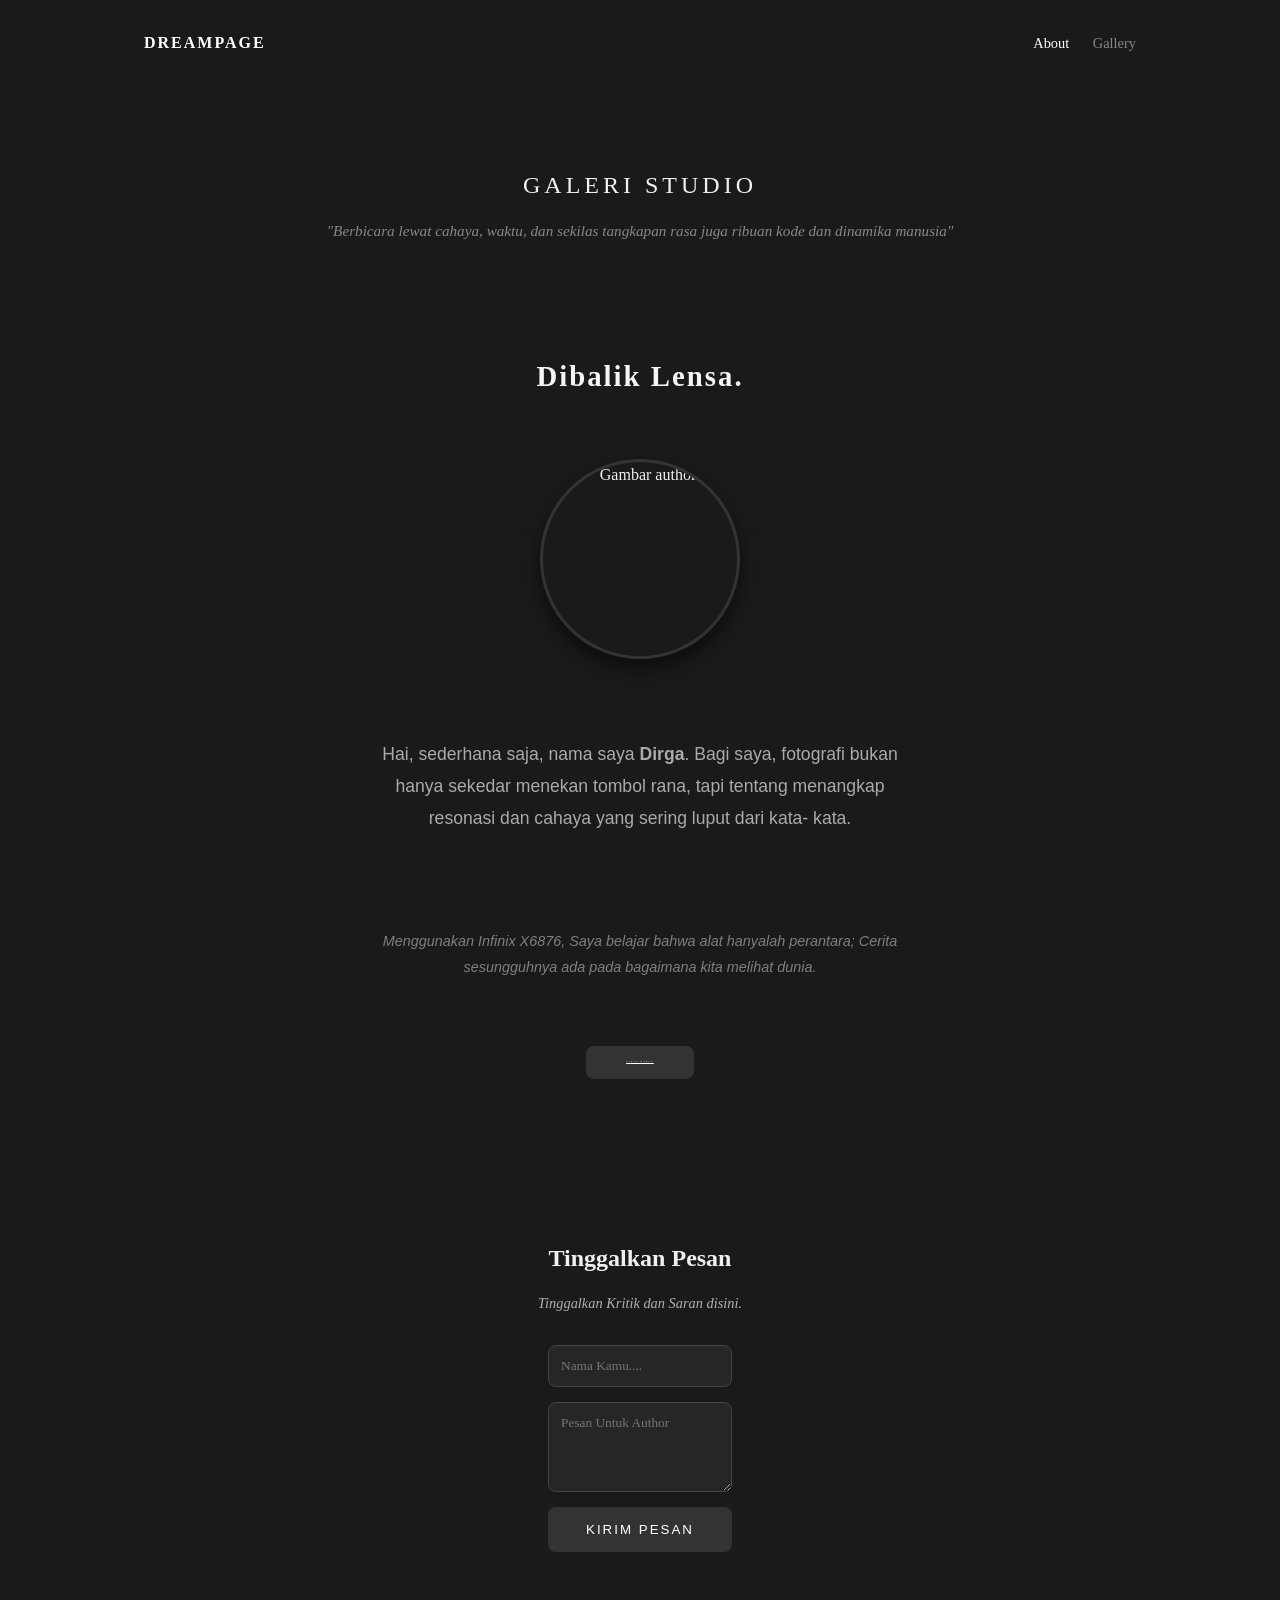
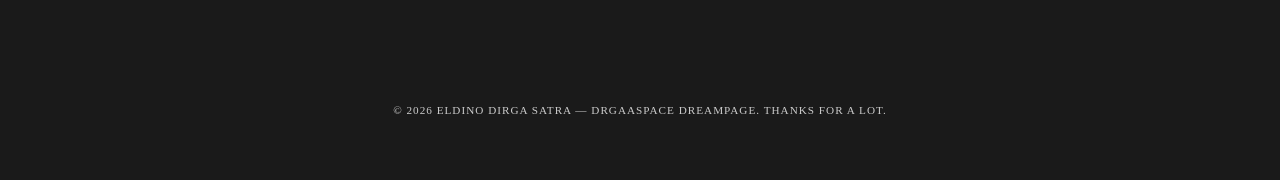
==== commit 14df495a: "Struktur web" ====
--- a/index.html
+++ b/index.html
@@ -4,249 +4,32 @@
     <meta charset="UTF-8">
     <meta name="viewport" content="width=device-width, initial-scale=1.0">
     <title>Galeri Dirga | Cahaya & Rasa</title>
-    <style>
-        /* Reset & Base */
-        * { margin: 0; padding: 0; box-sizing: border-box; }
-        
-        html {
-          scroll-behavior: smooth;
-        }
-        
-        body {
-            background-color: #1a1a1a; /* abu-abu tua */
-            color: #f0f0f0;
-            font-family: 'Georgia', serif;
-            line-height: 1.6;
-            display: flex;
-            flex-direction: column;
-            align-items: center;
-            padding: 0 20px;
-        }
-
-        /* Header Section */
-        header {
-            text-align: center;
-            padding: 80px 0 60px 0;
-            max-width: 700px;
-        }
-
-        h1 {
-            font-weight: 300;
-            letter-spacing: 4px;
-            text-transform: uppercase;
-            font-size: 1.5rem;
-            margin-bottom: 15px;
-        }
-
-        .subtitle {
-            font-family: 'Georgia', serif;
-            font-style: italic;
-            color: #888;
-            font-size: 0.95rem;
-        }
-
-        /* Gallery Container */
-        .container {
-            width: 100%;
-            max-width: 650px;
-        }
-
-        /* Item Setiap Foto */
-        .item {
-            margin-bottom: 100px; /* Jarak jauh antar karya agar terasa lega */
-            display: flex;
-            flex-direction: column;
-            align-items: center;
-            margin-top: 50px; 
-        }
-
-        .item img {
-            width: 100%;
-            height: auto;
-            display: block;
-            margin-bottom: 25px;
- 
-        }
-        
-        /*Bingkai Foto*/
-        .card {
-          background-color:#222;/*abu abu gelap*/
-          padding: 12px;/*jarak antara foto dan tepi kotak (bingkai)*/
-          border-radius: 4px;/*membuat sudut kotak sedikit tumpul*/
-          box-shadow: 0 10px 30px rgba(0,0,0,0.6);
-          margin-bottom: 25px;/*jarak narasi puitis*/
-        }
-
-        /* Caption puitis */
-        .caption {
-            font-family: 'Georgia', serif;
-            font-size: 1.05rem;
-            color: #d1d1d1;
-            text-align: justify;
-            margin-bottom: 15px;
-            padding: 0 10px;
-        }
-
-        /* Data Teknis (Exif) */
-        .specs {
-          display: flex;
-          justify-content: space-between;
-          margin-top: 12px;
-            font-family: 'Courier New',monospace;
-            font-size: 0.75rem;
-            color: #777;
-            letter-spacing: 1px;
-            padding: 0 10px;
-            text-transform: uppercase;
-        }
-
-        /* Footer */
-        footer {
-            padding: 60px 0;
-            font-size: 0.7rem;
-            color: #ccc;
-            letter-spacing: 1px;
-            text-transform: uppercase;
-        }
-
-        /* Responsif untuk layar kecil */
-        @media (max-width: 480px) {
-            header { padding: 50px 0 40px 0; }
-            h1 { font-size: 1.2rem; }
-            .item { margin-bottom: 60px; }
-        }
-  
-        /* Mendesain gerakan:Gerakan foto munculdari bawah fadeInUp*/
-        @keyframes fadeInUp {
-          from{
-            opacity: 0;
-            transform: translateY(30px);/*mulai dari 30px di bawah posisi asli */
-          }
-          to{
-            opacity: 1;
-            transform: translateY(0); /*kembali ke posisi asli*/
-            
-          }
-        }
-        
-        /*pemicu animasi*/
-       .item.animate-in {
-         animation: fadeInUp 1.2s ease-out forwards; /*durasi pelan (1.2 detik), gerakan halus*/
-       }
-  
-       /*semua foto harus disembunyikan*/
-       .item {
-         opacity: 0;
-         transform: translateY(30px);
-         transition: opacity 0.8s ease-out,transform 0.8s ease-out;
-       }
- 
-       /*about me*/
-       .about me {
-         padding: 60px 20px;
-         text-align: center;
-         max-width: 700px;
-         margin: 0 auto;
-       }
-       
-       /*about-me h2*/
-       .about-me h2 {
-         font-family: 'playfair Display',serif;
-         font-size: 1.8rem;
-         letter-spacing: 2px;
-         color: #f4f4f4;
-         margin-bottom: 20px;
-       }
-       
-       /*about-me p*/
-       .about-me p {
-         padding: 40px 20px;
-         line-height: 1.8;
-         font-family: 'inter',sans-serif;
-         line-height: 1,6;
-         color: #aaa;
-         font-size: 1.1rem;
-       }
-       
-       /*sub-text*/
-       .sub-text {
-         margin-top: 15px;
-         font-size: 0.9rem!important;
-         font-style: italic;
-         opacity: 0.7;
-       }
-       
-       .container-about {
-         max-width: 600px;
-         margin: 0 auto;
-         text-align: center;
-       }
-         
-         .guestbook {
-           padding: 60px 20px;
-           background-color: #1a1a1a;
-           text-align: center;
-           margin: 0 auto;
-           max-width: 600px;
-         }
-       
-         .massage-form {
-           display: flex;
-           flex-direction: column;
-           gap: 15px;
-           max-width: 90%;
-           margin: 30px auto;
-           align-items: center;
-           
-           }
-           
-           .massage-form input,
-           .massage-form textarea {
-             width: 100%;
-             background: rgba(255, 255, 255, 0.05);
-             border: 1px solid #444;
-             color: #fff;
-             padding: 12px;
-             border-radius: 8px;
-             font-family: inherit;
-             box-sizing: border-box;
-             max-width: 400px;
-           }
-           
-           .massage-form input:focus,
-           .massage-form textarea:focus {
-             border-color: #666;
-             outline: none;
-           }
-           
-           .massage-form button {
-             width: 100%;
-             max-width: 400px;
-             background: #333;
-             color: #fff;
-             border: none;
-             padding: 15px;
-             cursor: pointer;
-             transition: 0.3s;
-             letter-spacing: 2px;
-             text-transform: uppercase;
-             border-radius: 8px;
-           }
-           
-           .massage-form button:hover {
-             background: #444;
-           }
-    </style>
-</head>
-<body>
-
-    <header>
-        <h1>Galeri Studio</h1>
+    <link rel="stylesheet"
+    href="style.css">
+    </head>
+    <body>
+      <nav class="navbar">
+        <div class="logo">
+          DREAMPAGE
+        </div>
+        <div class="nav-links">
+          <a href="index.html" class="active">
+            About
+          </a>
+          <a href="gallery.html">Gallery</a>
+        </div>
+      </nav>
+      
+      <header class="fade-in">
+       <h1>Galeri Studio</h1>
         <p class="subtitle">"Berbicara lewat cahaya, waktu, dan sekilas tangkapan rasa juga ribuan kode dan dinamika manusia"</p>
-    </header>
-    <section class:"about-me">
-      <div class="container-about item"
-      <h2>Dibalik Lensa.</h2>
+      </header>
+      
+      <main class="container-about">
+        <section class="about-me item">
+                <h2>Dibalik Lensa.</h2>
+                
+                <img src="dirga.jpg" alt="Gambar author" class="profil-img">
       <p>
         Hai, sederhana saja, nama saya <strong>Dirga</strong>.
         Bagi saya, fotografi bukan hanya sekedar menekan tombol rana,
@@ -257,160 +40,11 @@
         Saya belajar bahwa alat hanyalah perantara;
         Cerita sesungguhnya ada pada bagaimana kita melihat dunia.
       </p>
-      </div>
-    </section>
-    
-
-    <div class="container">
-
-        <div class="item">
-          <div class="card">
-            <img src="kopi-brii.jpg" alt="Suasana Kopi Brii">
-            <p class="caption">
-                Tahukah kamu? Bagaimana rasa bimbang itu menyerang dan kembali? Suatu saat ada hal yang akan kuceritakan dibalik kafe ini. Suatu saat mungkin juga cahaya cahaya itu akan redup dan menciptakan bimbang yang kembali menyerang. 
-
-                Dua orang di dalam cafe itu mungkin tidak akan pernah tahu bahwa mereka adalah objek dari kontemplasiku malam ini. Tapi bagiku, mereka adalah bukti bahwa cahaya dan kehangatan itu nyata, dan aku, dengan caraku sendiri, sedang berjalan menuju ke sana lewat lensa, cerita dan ribuan kode yang semoga dapat mengubah dunia.
-                 #ceritalensa #fotografer    #rasadankarsa
-                
-            </p>
-            <p class="specs">Infinix X6876 | f/1.4 | 1/60s | ISO 6400</p>
-            </div>
-        </div>
-
-        <div class="item">
-          <div class="card">
-            <img src="senja.jpg" alt="Senja">
-            <p class="caption">
-                Aku melihatnya dari jauh—
-                bukan hanya karena ia bersinar,
-                tapi karena aku tahu, ia berani untuk memulai.
-
-                Cahaya itu indah—terlalu indah,
-                hingga kadang aku merasa kecil di hadapannya.
-                Seolah semua orang bisa mencapainya,
-                kecuali aku yang masih tertahan di antara rimbun keraguan.
-
-                Dan di saat itu,
-                aku bertanya dalam diam…
-                mengapa aku masih tertahan di antara rimbun keraguan?
-
-                Aku sering memberi rasa pada sebuah tangkapan gambar, tetapi ironinya aku sendiri kehilangan rasa itu. Dimana aku sebenarnya? Sampai kapan aku harus terus kehilangan rasa yang sama?
-
-                 #cahayafoto #matahari #rasadanmakna #fotografi
-            </p>
-            <p class="specs">Infinix X6876 | f/1.75 | 1/400s | ISO 100</p>
-            </div>
-        </div>
-  
-        <div class="item">
-          <div class="card">
-          <img src="daun.jpg" alt="gambar daun">
-          <p class="caption">
-              Alam telah membawa cerita, dan aku sebatas hanya mendengarkan.
-              #naturephoto #photography #alam
-          </p>
-          
-          <p class="specs">Infinix x6876 | f/1.75 | 1/80s | ISO 800</p>
-         </div>
-         </div>
-  
-         <div class="item">
-           <div class="card">
-           <img src="wayang.jpg" alt="Gambar wayang">
-           <p class="caption">
-             Wajahnya tak berbicara,
-             namun sikapnya menyimpan kisah panjang tentang bertahan.
-             Tentang waktu yang terus mengikis,
-             namun tak pernah benar-benar mampu meruntuhkan makna.
-             #budayaindonesia #heritage #fotografi
-           </p>
-           
-           <p class="specs">Infinix X6876 | f/1.75 | 1/60s | ISO 273</p>
-           </div>
-         </div>
-  
-         <div class="item">
-           <div class="card">
-           <img src="ayunan.jpg" alt="Gambar ayunan">
-           <p class="caption">
-             Ayunan yang sudah lama berhenti. Ia tidak lagi mengejar ketinggian, tidak lagi menghibur tawa. Kini, ia hanya diam di tengah rimbunnya alam, menjadi tempat bagi kenangan untuk bersandar, dan bagi waktu untuk beristirahat. Masih ada keindahan dalam diamnya, di mana setiap goresan di kayunya adalah sebuah cerita.
-             #ceritalensa #fotografi #rasadanmakna
-           </p>
-           
-           <p class="specs">Infinix X6876 | f/1.75 | 1/75s | ISO 100</p>
-           </div>
-         </div>
-         
-        <div class="item">
-          <div class="card">
-          <img src="kereta.jpg" alt="gambar kereta">
-          <p class="caption">
-  Bagiku foto adalah cara dimana kita merasa, menyentuh dan mencintai apa yang telah tertangkap oleh kamera, ia akan mengingatkan tentang hal kecil setelah kita lupa segalanya. (~Aaron Siskind). 
-Tidak ada foto yang sempurna, tetapi melalui ketidaksempurnaan itulah nyawa sebuah foto itu hidup, dari situlah kita akan sadar seberapa cepat dunia berjalan lewat cuplikan waktu, cahaya dan perasaan yang tak terlihat.
-
-#fotografi #fotografer #captured #senjabercerita
-          </p>
-          
-          <p class="specs">Infinix x6876 | f/1.75 | 1/169s | ISO 45</p>
-         </div>
-         </div>
-         
-         <div class="item">
-          <div class="card">
-          <img src="topeng.jpg" alt="gambar topeng">
-          <p class="caption">
-             Wajahnya tegas, mungkin ia adalah cerminan bagaimana waktu telah ia lewati, sepanjang suasana dan warna warni kehidupan, konon katanya, manusia akan tau sesuatu itu amat berharga setelah ia melewatinya, dan hanya akan ada 2 pilihan, bersyukur atau menyesal.
-             #topengbudaya #heritage #fotografi
-          </p>
-          
-          <p class="specs">Infinix x6876 | f/1.75 | 1/60s | ISO 311</p>
-         </div>
-         </div>
-         
-         <div class="item">
-          <div class="card">
-          <img src="ukiran.jpg" alt="gambar ukiran kayu">
-          <p class="caption">
- Menarik bukan? Mungkin terlintas sejenak, bagaimana bisa seorang manusia mengukir seperti itu? 
- Pernahkah kamu berpikir bahwa setiap lekuk ini adalah rekaman waktu? Kayu yang diam ini menyimpan ribuan ketukan palu dan kesabaran seorang pemahat yang mungkin sudah tak ada lagi.
- #ukirankayu #ukirandanwaktu #fotografi
-          </p>
-          
-          <p class="specs">Infinix x6876 | f/1.75 | 1/100s | ISO 500</p>
-         </div>
-         </div>
-         
-         <div class="item">
-           <div class="card">
-             <img src="jembatan.jpg" alt="gambar jembatan">
-             <p class="caption">
-              Tersembunyi di balik simfoni dedaunan yang berbisik ditiup angin, jembatan merah ini berdiri anggun di atas aliran air yang tenang. Setiap langkah di atasnya adalah perjalanan menuju kedamaian, menjauhkan kita sejenak dari hiruk-pikuk kehidupan. Di sinilah, di bawah bayang-bayang pepohonan yang rindang, alam menawarkan pelukan tenangnya, mengundang kita untuk merenung dan menemukan harmoni yang terlupakan.
-              
-#jembatansimfoni  #fotografi  #ceritakita 
-             </p>
-             <p class="specs">
-               Infinix x6876 | f/1.75 | 1/80s | ISO 750
-             </p>
-           </div>
-         </div>
-         
-         <div class="item">
-           <div class="card">
-             <img src="botol.jpg" alt="Gambar botol">
-             <p class="caption">
-               Di dalam botol itu, laut telah lama mengeras menjadi keheningan yang kuning keemasan. Sang nakhoda tak butuh kompas, karena arah mata angin hanyalah fiksi di balik kaca yang tebal. Ia terjebak dalam sebuah 'selamanya' yang sempit, sebuah monumen bagi rindu yang tak sempat berlabuh.
-#fotografi #botolkapal #maknadanrasa
-             </p>
-             <p class="specs">
-               Infinix x6876 | f/1.4 | 1/60s | ISO 6400 
-             </p>
-           </div>
-         </div>
-           
-         
-      </div>
-      <section class="guestbook item">
-        <div class="container-about">
+      <a href="gallery.html" class="btn-primary">Lihat Karya</a>
+        </section>
+        
+        <section class="guestbook item">
+                  <div class="container-about">
           <h2>Tinggalkan Pesan</h2>
           <p class="sub-text">
             Tinggalkan Kritik dan Saran disini.
@@ -422,37 +56,12 @@
             <button type="submit">Kirim Pesan</button>
           </form>
         </div>
-      </section>
-
-    <footer>
-        &copy; 2026 ELDINO DIRGA SATRA — DRGAASPACE DREAMPAGE.
+        </section>
+      </main>
+      <footer>
+                &copy; 2026 ELDINO DIRGA SATRA — DRGAASPACE DREAMPAGE.
         Thanks for a lot.
-    </footer>
-    <script>
-      //1.Mencari semua item foto di halaman
-      const animatedItems =
-      document.querySelectorAll('.item')
-      //1.Memdesain penjaga (intersection observer)
-      const observer = new IntersectionObserver((entries) => {
-        entries.forEach(entry => {
-        //jika foto sudah terlihat di layar
-        if (entry.isIntersecting){
-          //tambahkan class 'animate-in' agar opacity berubah jadi 1
-          entry.target.classList.add('animate-in');
-        }else{
-          entry.target.classList.remove('animate-in');
-        }
-      });
-      }, {
-        //pemicu aktif saat 20% bagian foto sudah masuk ke layar hp 
-        threshold: 0.1});
-      //3. Suruh pengamat tadi mengawasi setiap item foto satu per satu 
-      animatedItems.forEach(item => {
-        observer.observe(item);
-      
-      });
-      
-    </script>
-
-</body>
-</html>
+      </footer>
+      <script src="script.js"></script>
+    </body>
+    </html>
--- a/style.css
+++ b/style.css
@@ -0,0 +1,295 @@
+        /* Reset & Base */
+        * { margin: 0; padding: 0; box-sizing: border-box; }
+        
+        html {
+          scroll-behavior: smooth;
+        }
+        
+        body {
+            background-color: #1a1a1a; /* abu-abu tua */
+            color: #f0f0f0;
+            font-family: 'Georgia', serif;
+            line-height: 1.6;
+            display: flex;
+            flex-direction: column;
+            align-items: center;
+            padding: 0 20px;
+        }
+        
+           /*Tombol Navigasi Baru*/
+           .navbar {
+             width: 100%;
+             display: flex;
+             justify-content: space-between;
+             padding: 30px 10%;
+             align-items: center;
+           }
+             
+             .logo {
+               font-weight: bold;
+               letter-spacing: 2px;
+               color: #fff;
+             }
+               .nav-links a {
+                 text-decoration: none;
+                 color: #888;
+                 margin-left: 20px;
+                 font-size: 0.9rem;
+                 transition: 0.3s;
+                 
+               }
+               
+               .nav-links a.active,.nav-links a:hover { color: #fff;}
+               
+        
+        
+
+        /* Header Section */
+        header {
+            text-align: center;
+            padding: 80px 0 60px 0;
+            max-width: 700px;
+        }
+
+        h1 {
+            font-weight: 300;
+            letter-spacing: 4px;
+            text-transform: uppercase;
+            font-size: 1.5rem;
+            margin-bottom: 15px;
+        }
+
+        .subtitle {
+            font-family: 'Georgia', serif;
+            font-style: italic;
+            color: #888;
+            font-size: 0.95rem;
+        }
+
+        /* Gallery Container */
+        .container {
+            width: 100%;
+            max-width: 650px;
+        }
+
+        .item img {
+            width: 100%;
+            height: auto;
+            display: block;
+            margin-bottom: 25px;
+ 
+        }
+        
+        /*Bingkai Foto*/
+        .card {
+          background-color:#222;/*abu abu gelap*/
+          padding: 12px;/*jarak antara foto dan tepi kotak (bingkai)*/
+          border-radius: 4px;/*membuat sudut kotak sedikit tumpul*/
+          box-shadow: 0 10px 30px rgba(0,0,0,0.6);
+          margin-bottom: 25px;/*jarak narasi puitis*/
+        }
+
+        /* Caption puitis */
+        .caption {
+            font-family: 'Georgia', serif;
+            font-size: 1.05rem;
+            color: #d1d1d1;
+            text-align: justify;
+            margin-bottom: 15px;
+            padding: 0 10px;
+        }
+
+        /* Data Teknis (Exif) */
+        .specs {
+          display: flex;
+          justify-content: space-between;
+          margin-top: 12px;
+            font-family: 'Courier New',monospace;
+            font-size: 0.75rem;
+            color: #777;
+            letter-spacing: 1px;
+            padding: 0 10px;
+            text-transform: uppercase;
+        }
+
+        /* Footer */
+        footer {
+            padding: 60px 0;
+            font-size: 0.7rem;
+            color: #ccc;
+            letter-spacing: 1px;
+            text-transform: uppercase;
+        }
+               .btn-primary {
+                 display: inline-block;
+                 margin-top: 25px;
+                 padding: 15px 40px;
+                 background: #333;
+                 color: #fff;
+                 text-decoration-color: none;
+                 border-radius: 8px;
+                 font-size: 0.1rem;
+                 font-weight: bold;
+                 letter-spacing: 1.5px;
+                 text-transform: uppercase;
+                 transition: 0.3s;
+               }
+              
+              
+               .btn-primary:hover {background: #444;
+               transform: scale(1.05);}
+               
+               /*animasi*/
+               .fade-in {animation: fadeInUp 1.5s ease-out;}
+               
+               
+       /*semua foto harus disembunyikan*/
+       .item {
+         margin-bottom: 100px; /* Jarak jauh antar karya agar terasa lega */
+            display: flex;
+            flex-direction: column;
+            align-items: center;
+            margin-top: 50px; 
+         opacity: 0;
+         transform: translateY(30px);
+         transition: opacity 0.8s ease-out,transform 0.8s ease-out;
+       }
+       
+        /*pemicu animasi*/
+       .item.animate-in {
+         animation: fadeInUp 1.2s ease-out forwards; /*durasi pelan (1.2 detik), gerakan halus*/
+       }
+ 
+       /*about me*/
+       .about me {
+         padding: 60px 20px;
+         text-align: center;
+         max-width: 700px;
+         margin: 0 auto;
+       }
+       
+       /*about-me h2*/
+       .about-me h2 {
+         font-family: 'playfair Display',serif;
+         font-size: 1.8rem;
+         letter-spacing: 2px;
+         color: #f4f4f4;
+         margin-bottom: 20px;
+       }
+       
+       /*about-me p*/
+       .about-me p {
+         padding: 40px 20px;
+         line-height: 1.8;
+         font-family: 'inter',sans-serif;
+         line-height: 1,6;
+         color: #aaa;
+         font-size: 1.1rem;
+       }
+       
+       /*sub-text*/
+       .sub-text {
+         margin-top: 15px;
+         font-size: 0.9rem!important;
+         font-style: italic;
+         opacity: 0.7;
+       }
+       
+       .container-about {
+         max-width: 600px;
+         margin: 0 auto;
+         text-align: center;
+       }
+         
+         .guestbook {
+           padding: 60px 20px;
+           background-color: #1a1a1a;
+           text-align: center;
+           margin: 0 auto;
+           max-width: 600px;
+         }
+       
+         .massage-form {
+           display: flex;
+           flex-direction: column;
+           gap: 15px;
+           max-width: 90%;
+           margin: 30px auto;
+           align-items: center;
+           
+           }
+           
+           .massage-form input,
+           .massage-form textarea {
+             width: 100%;
+             background: rgba(255, 255, 255, 0.05);
+             border: 1px solid #444;
+             color: #fff;
+             padding: 12px;
+             border-radius: 8px;
+             font-family: inherit;
+             box-sizing: border-box;
+             max-width: 400px;
+           }
+           
+           .massage-form input:focus,
+           .massage-form textarea:focus {
+             border-color: #666;
+             outline: none;
+           }
+           
+           .massage-form button {
+             width: 100%;
+             max-width: 400px;
+             background: #333;
+             color: #fff;
+             border: none;
+             padding: 15px;
+             cursor: pointer;
+             transition: 0.3s;
+             letter-spacing: 2px;
+             text-transform: uppercase;
+             border-radius: 8px;
+           }
+           
+           .massage-form button:hover {
+             background: #444;
+           }
+           
+           .profil-img {
+             display: block !important;
+             width: 200px !important;
+             height: 200px !important;
+             object-fit: cover !important;
+             border-radius: 50% !important;
+             margin: 40px auto !important;
+             border: 3px solid #333;
+             box-shadow: 0 10px 20px rgba(0,0,0,0.5) !important;
+             transition: 0.3s ease;
+           }
+           .profil-img:hover {
+             transform: scale(1.05);
+             border-color: #555;
+           }
+           
+           
+           /* Responsif untuk layar kecil */
+        @media (max-width: 480px) {
+            header { padding: 50px 0 40px 0; }
+            h1 { font-size: 1.2rem; }
+            .item { margin-bottom: 60px; }
+        }
+  
+        /* Mendesain gerakan:Gerakan foto munculdari bawah fadeInUp*/
+        @keyframes fadeInUp {
+          from{
+            opacity: 0;
+            transform: translateY(30px);/*mulai dari 30px di bawah posisi asli */
+          }
+          to{
+            opacity: 1;
+            transform: translateY(0); /*kembali ke posisi asli*/
+            
+          }
+        }
+
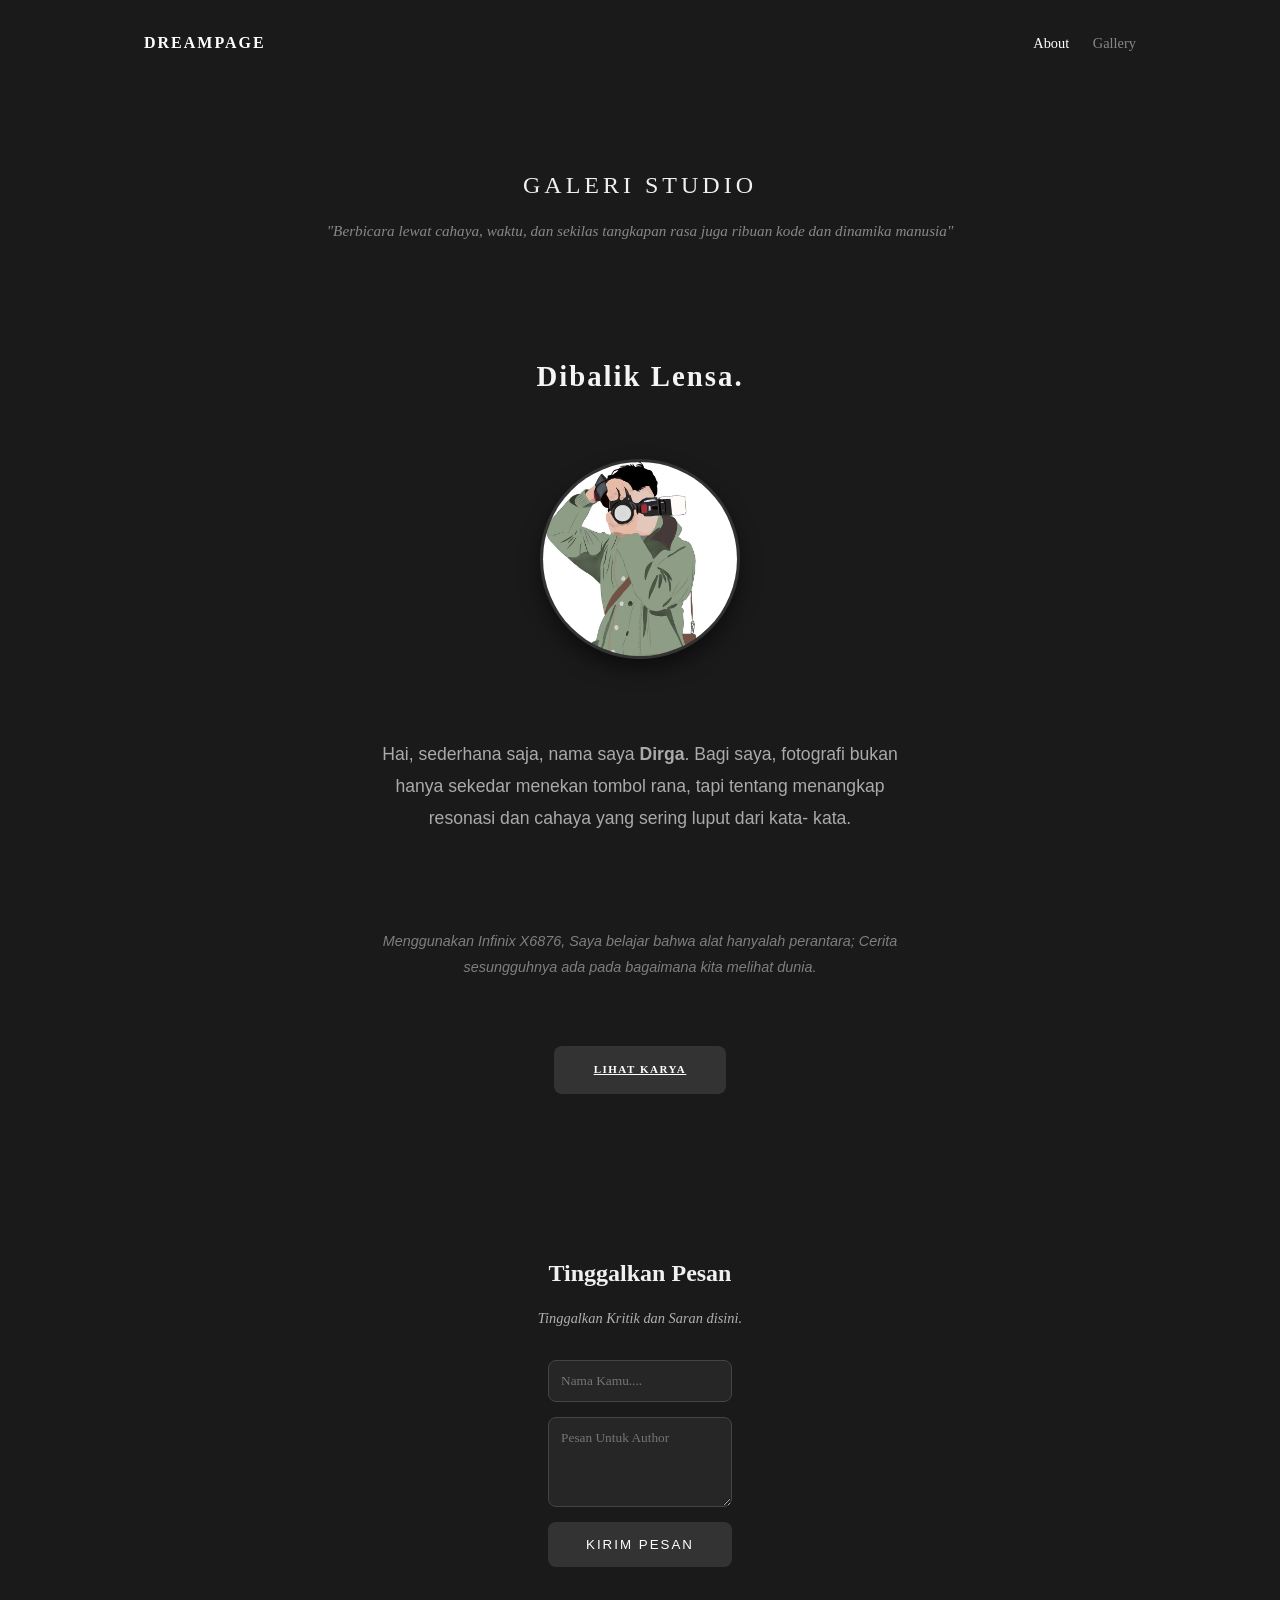
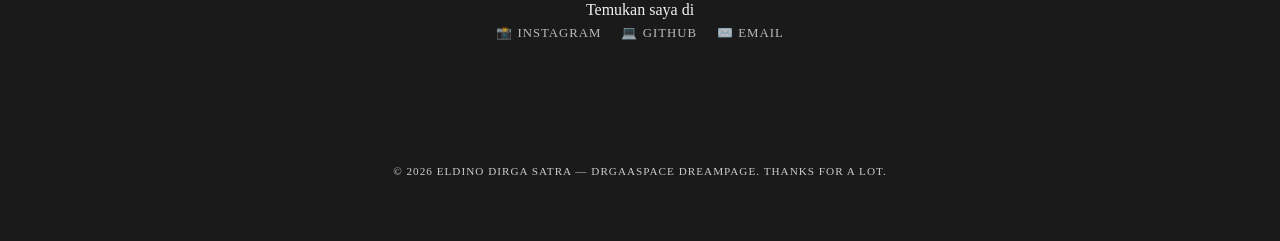
==== commit 75ac0098: "Penambahan medsos dan link tujuan pesan" ====
--- a/index.html
+++ b/index.html
@@ -45,17 +45,32 @@
         
         <section class="guestbook item">
                   <div class="container-about">
+                    <section id="contact">
           <h2>Tinggalkan Pesan</h2>
           <p class="sub-text">
             Tinggalkan Kritik dan Saran disini.
           </p>
-          <form class="massage-form">
+          <form action="https://formspree.io/f/mqegbkzw" method="post" class="massage-form">
             <input type="text"
             placeholder="Nama Kamu...." required>
             <textarea placeholder="Pesan Untuk Author" rows="4" required></textarea>
-            <button type="submit">Kirim Pesan</button>
+            <button type="submit">Kirim Pesan
+            
+            </button>
+           
           </form>
         </div>
+        <div class="social-link">
+          <p>Temukan saya di</p>
+          <div class="social-icons">
+            <a href="https://www.instagram.com/drgaa_space?igsh=MXZwOTFvdHlmcmdybA==" target="_blank">📸 Instagram</a>
+            <a href="https://github.com/drgaaspace/" target="_blank">
+             💻 Github
+            </a>
+            <a href="satriarafale9@gmail.com" target="_blank">✉️ Email</a>
+          </div>
+        </div>
+        </section>
         </section>
       </main>
       <footer>
--- a/style.css
+++ b/style.css
@@ -128,7 +128,7 @@
                  color: #fff;
                  text-decoration-color: none;
                  border-radius: 8px;
-                 font-size: 0.1rem;
+                 font-size: 11px;
                  font-weight: bold;
                  letter-spacing: 1.5px;
                  text-transform: uppercase;
@@ -270,6 +270,40 @@
            .profil-img:hover {
              transform: scale(1.05);
              border-color: #555;
+             
+           }
+           
+           .social-links {
+             margin-top: 40px;
+             text-align: center;
+             border-top: 1px solid #333;
+             padding-top: 20px;
+           }
+           
+           .social-links p {
+             font-size: 0.9rem;
+             color: #888;
+             margin-bottom: 15px;
+           }
+           
+           .social-icons {
+             display: flex;
+             justify-content: center;
+             gap: 20px;
+           }
+           
+           .social-icons a {
+             color: #fff;
+             text-decoration: none;
+             font-size: 0.8rem;
+             letter-spacing: 1px;
+             text-transform: uppercase;
+             transition: 0.3s;
+             opacity: 0.7;
+           }
+           .social-icons a:hover {
+             opacity:1;
+             color: #007bff;
            }
            
            
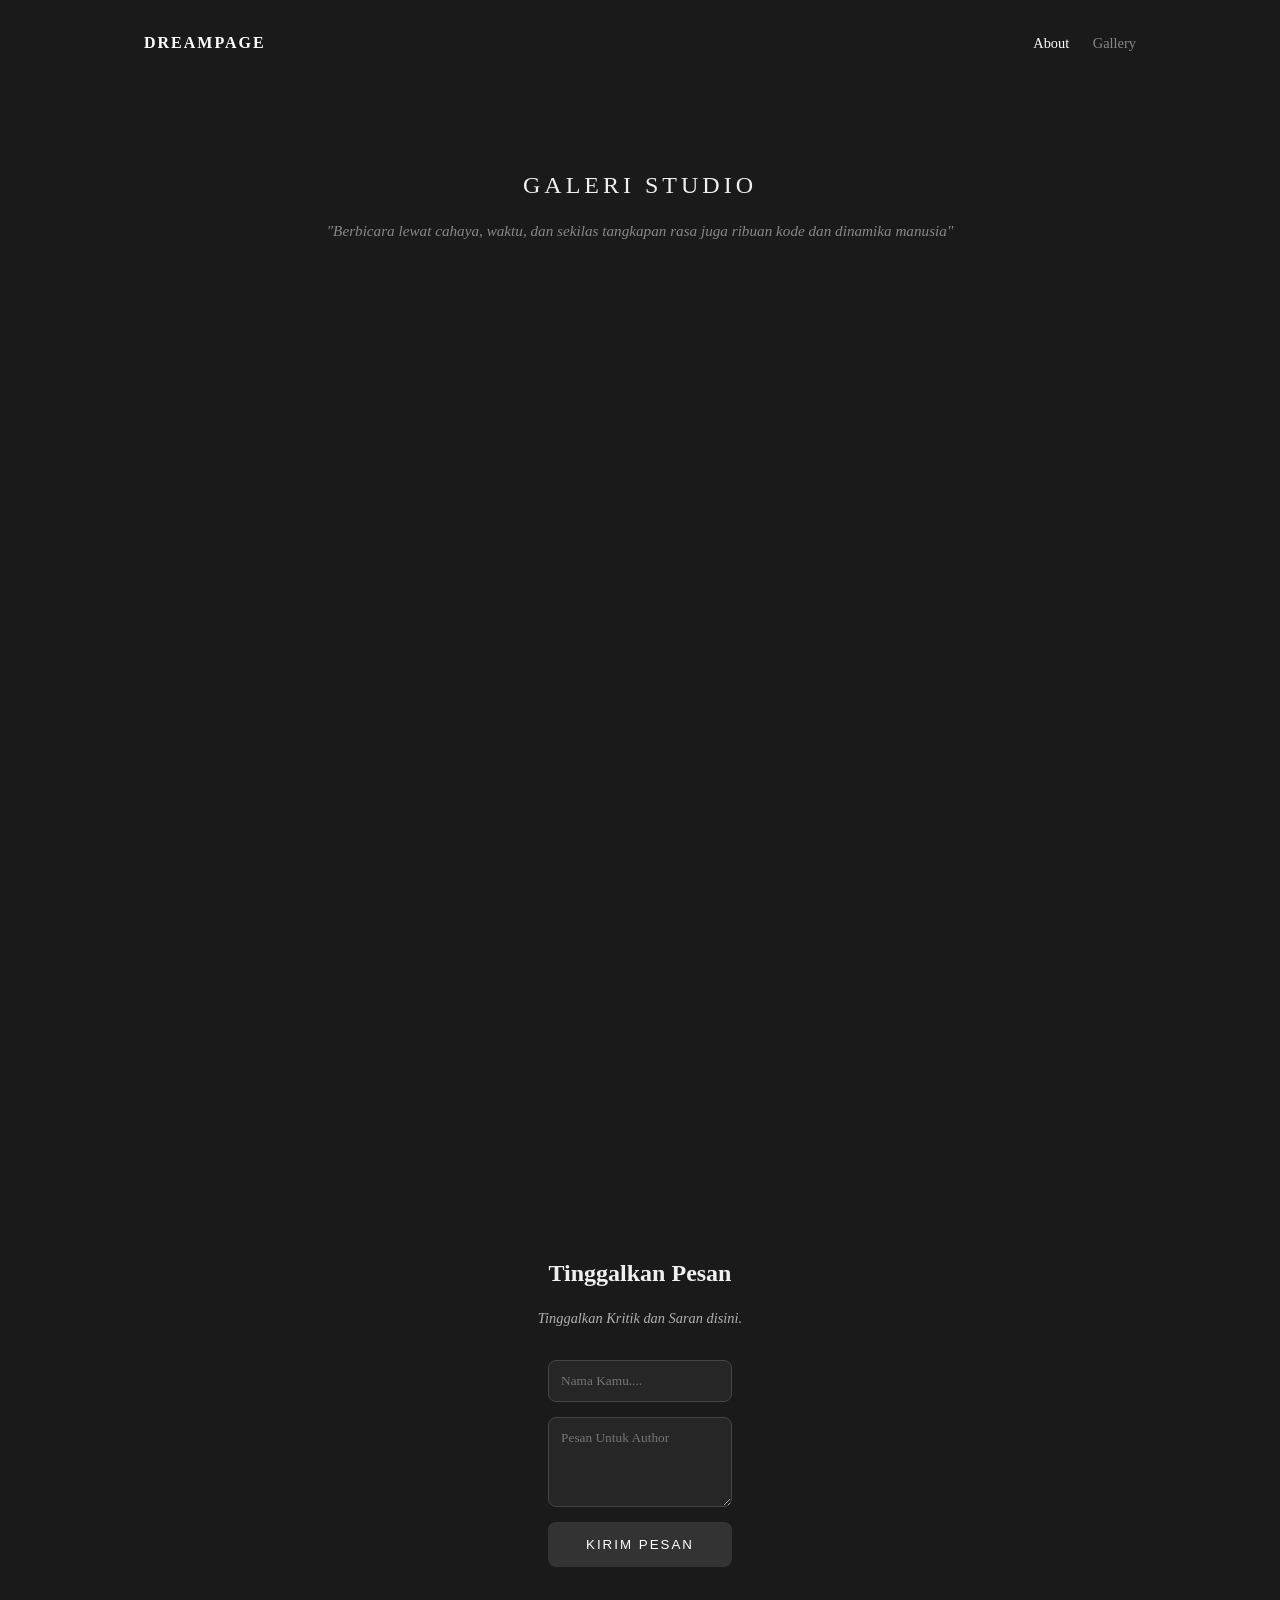
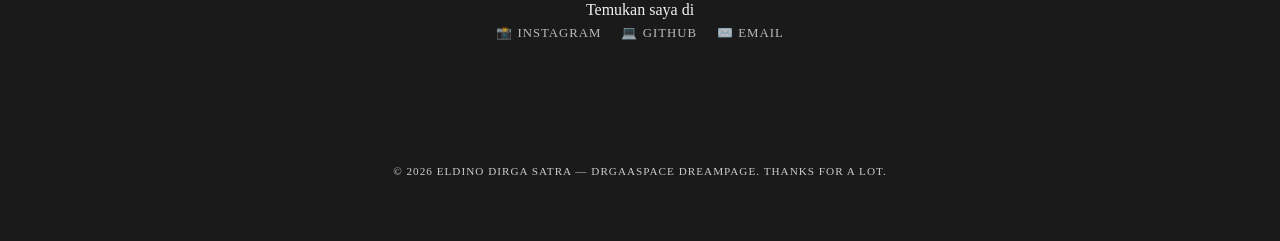
==== commit a5c61d07: "Penambahan medsos, perbaikan pengiriman" ====
--- a/index.html
+++ b/index.html
@@ -67,7 +67,7 @@
             <a href="https://github.com/drgaaspace/" target="_blank">
              💻 Github
             </a>
-            <a href="satriarafale9@gmail.com" target="_blank">✉️ Email</a>
+            <a href="mailto:satriarafale9@gmail.com" target="_blank">✉️ Email</a>
           </div>
         </div>
         </section>
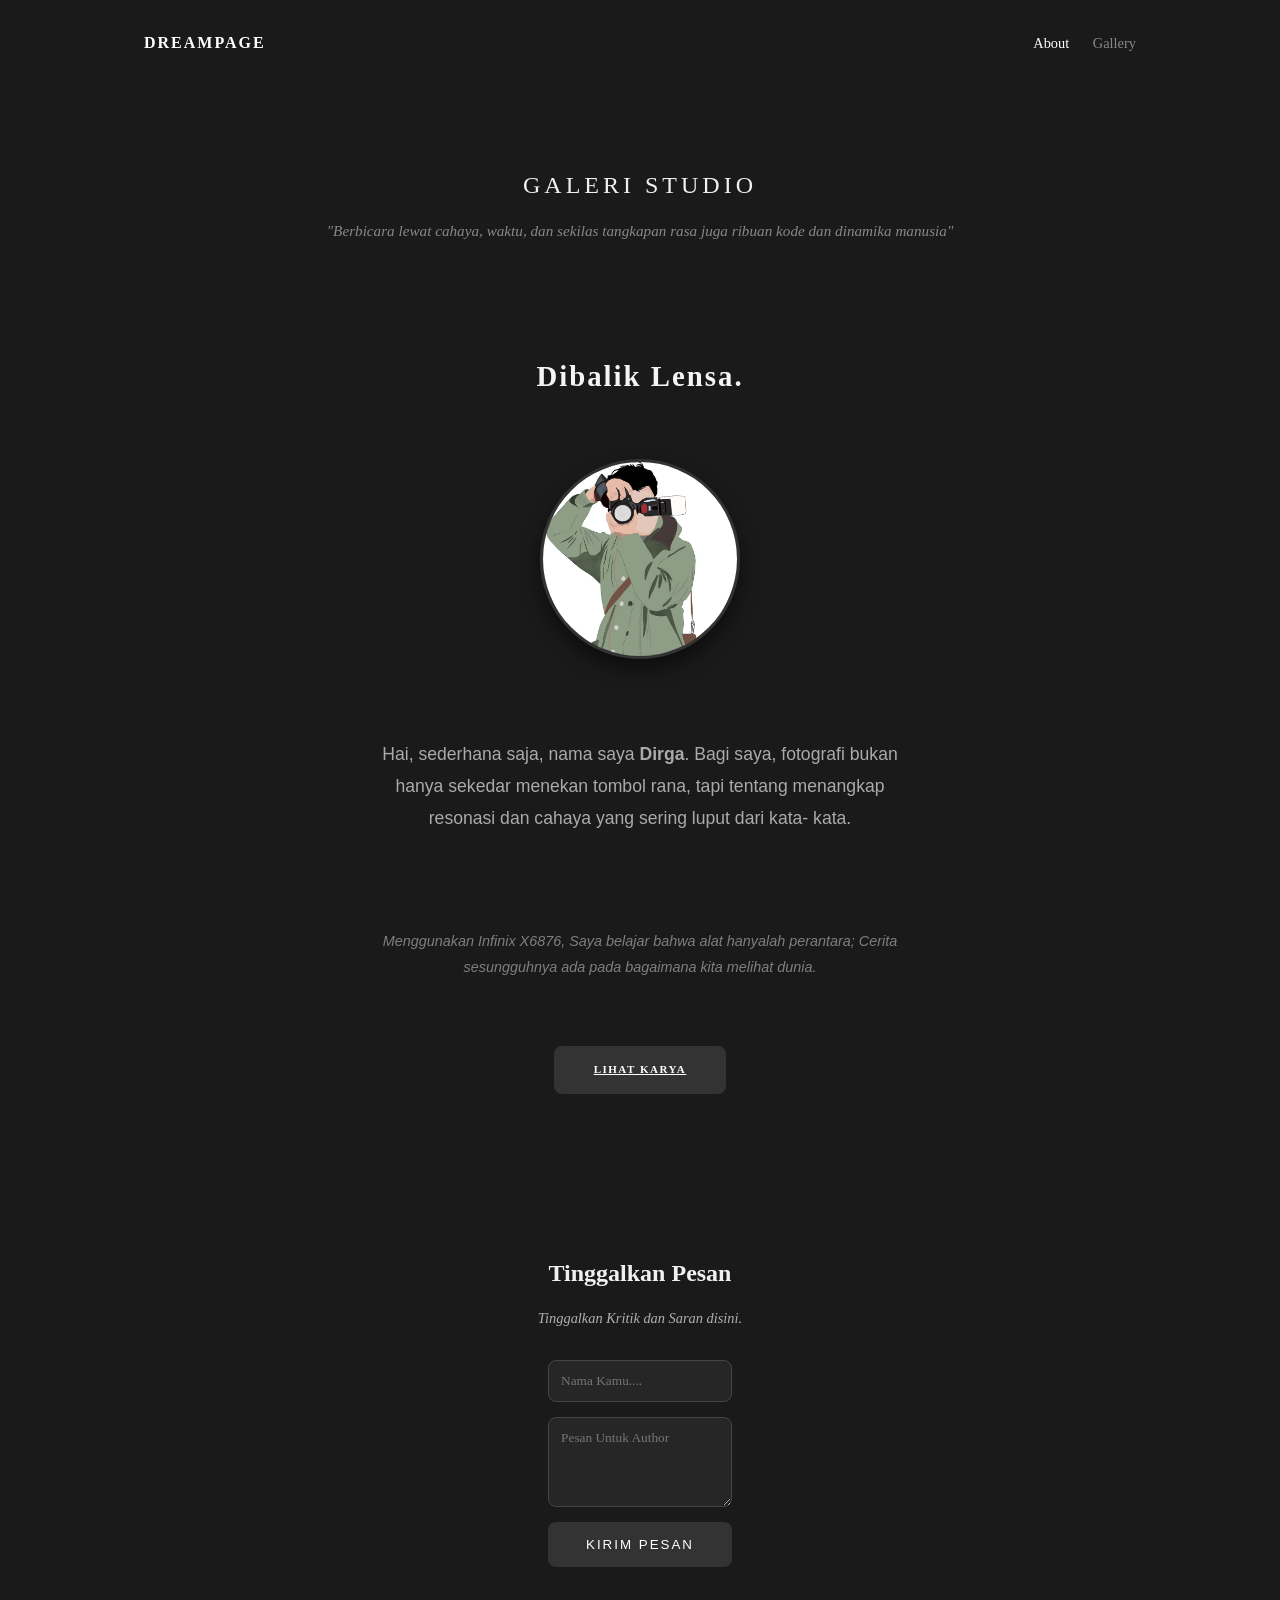
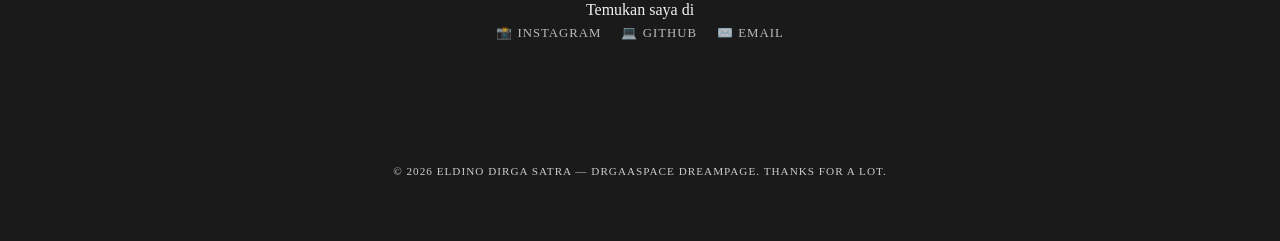
==== commit c4567b0a: "Penambahan medsos dan alamat kirim" ====
--- a/index.html
+++ b/index.html
@@ -51,9 +51,9 @@
             Tinggalkan Kritik dan Saran disini.
           </p>
           <form action="https://formspree.io/f/mqegbkzw" method="post" class="massage-form">
-            <input type="text"
+            <input type="text" name="name"
             placeholder="Nama Kamu...." required>
-            <textarea placeholder="Pesan Untuk Author" rows="4" required></textarea>
+            <textarea name="massage" placeholder="Pesan Untuk Author" rows="4" required></textarea>
             <button type="submit">Kirim Pesan
             
             </button>
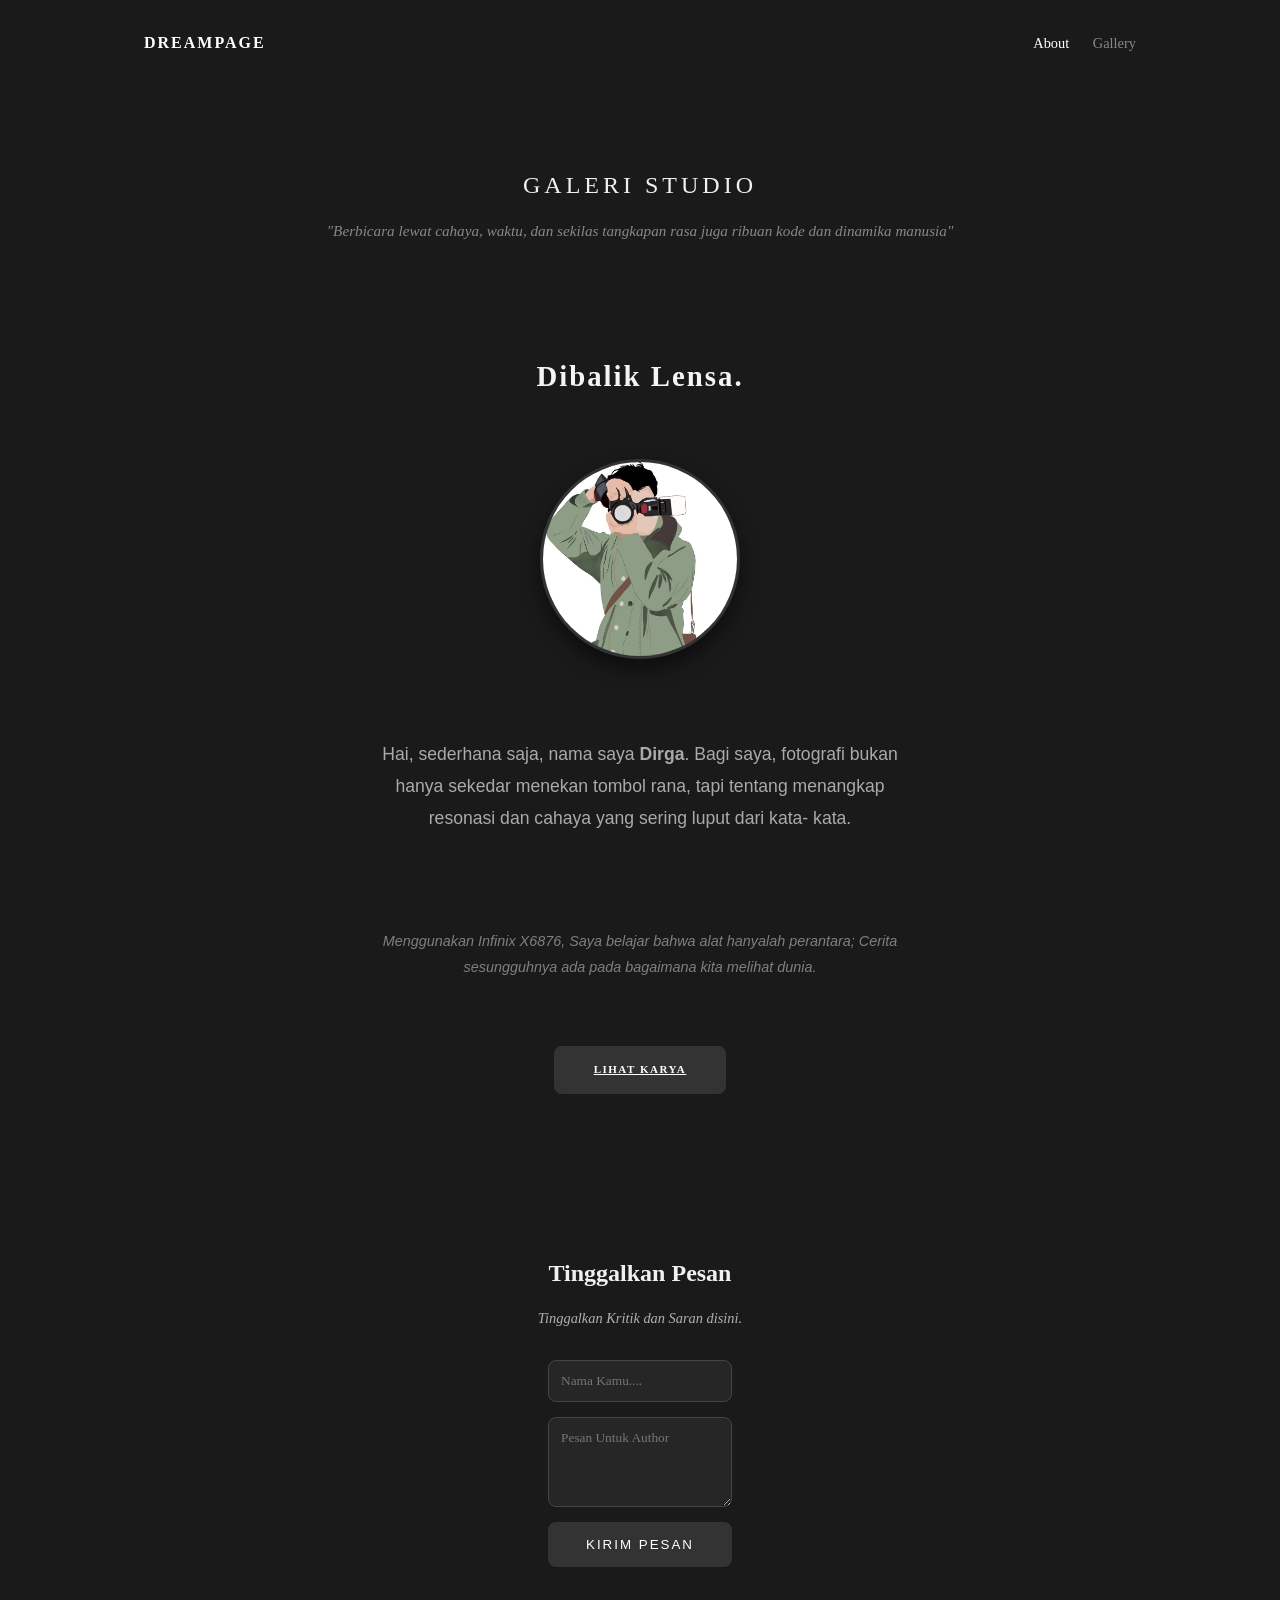
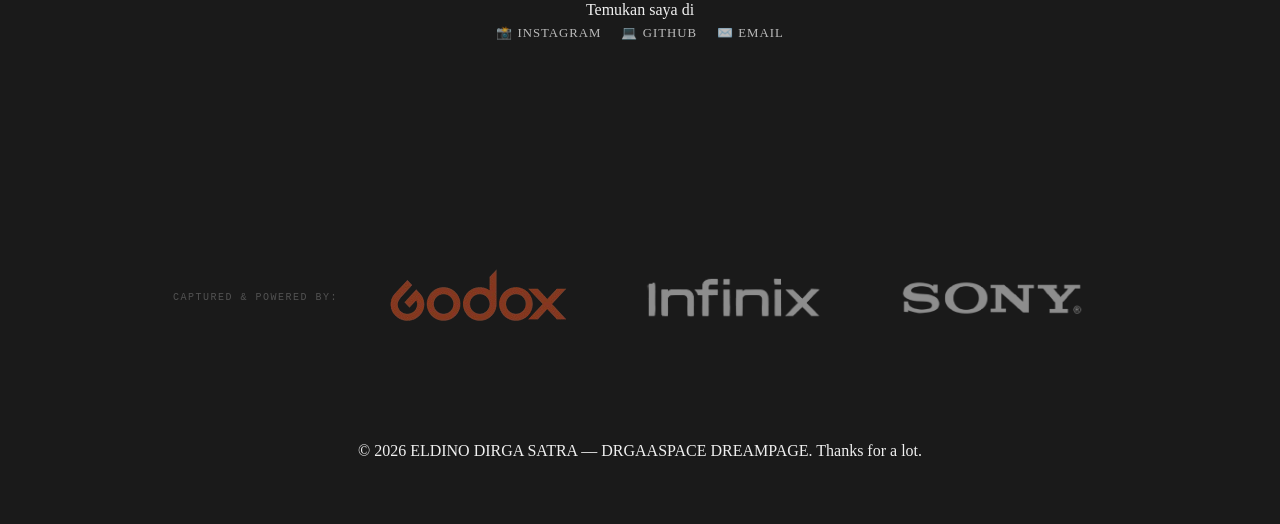
==== commit 949a432a: "add new photo, add new support device, dll update new photo, support device, page, animation" ====
--- a/index.html
+++ b/index.html
@@ -74,6 +74,14 @@
         </section>
       </main>
       <footer>
+        <div class="footer-gear">
+          <span class="gear-label">Captured & Powered by:</span>
+          <img src="godox.png" alt="logo godox" class=gear-logo-png">
+          <img src="infinix.png" alt="logo infinix" class="gear-logo-png">
+          <img src="sony.png" alt="logo sony" class="gear-logo-png">
+
+
+        </div>
                 &copy; 2026 ELDINO DIRGA SATRA — DRGAASPACE DREAMPAGE.
         Thanks for a lot.
       </footer>
--- a/style.css
+++ b/style.css
@@ -8,7 +8,7 @@
         body {
             background-color: #1a1a1a; /* abu-abu tua */
             color: #f0f0f0;
-            font-family: 'Georgia', serif;
+            font-family: 'Playfair Display', 'Georgia' serif;
             line-height: 1.6;
             display: flex;
             flex-direction: column;
@@ -69,7 +69,12 @@
         /* Gallery Container */
         .container {
             width: 100%;
-            max-width: 650px;
+            max-width: 1000px;
+            display: flex;
+            flex-direction: column;
+            gap: 120px;
+            margin-top: 50px;
+
         }
 
         .item img {
@@ -83,43 +88,151 @@
         /*Bingkai Foto*/
         .card {
           background-color:#222;/*abu abu gelap*/
-          padding: 12px;/*jarak antara foto dan tepi kotak (bingkai)*/
-          border-radius: 4px;/*membuat sudut kotak sedikit tumpul*/
-          box-shadow: 0 10px 30px rgba(0,0,0,0.6);
-          margin-bottom: 25px;/*jarak narasi puitis*/
-        }
+          padding: 24px;/*jarak antara foto dan tepi kotak (bingkai)*/
+          border-radius: 8px;/*membuat sudut kotak sedikit tumpul*/
+          box-shadow: 0 15px 35px rgba(0,0,0,0.6);
+          display: flex;
+          align-items: flex-start;
+          gap: 45px;
+          width: 100%;
+          margin-bottom: 0;
+        }
+
+        
+        .card-image {
+              
+          flex: 1;
+          width: 50%;
+
+        }
+
+
+        .card-image img {
+          width: 100%;
+          height: auto;
+          display: block;
+          border-radius: 4px;
+
+        }
+
+
+        .card-image img:hover {
+          transform: scale(1.02);
+
+        }
+
+
+        .card-content {
+          flex: 1;
+          width: 50%;
+          display: flex;
+          flex-direction: column;
+          justify-content: space-between;
+          height: 100%;
+
+        }
+
+
+        .item:nth-child(even) .card {
+         flex-direction: row-reverse;
+        }
+
+
+
+
+
 
         /* Caption puitis */
         .caption {
             font-family: 'Georgia', serif;
             font-size: 1.05rem;
-            color: #d1d1d1;
+            color: #e0e0e0;
             text-align: justify;
-            margin-bottom: 15px;
-            padding: 0 10px;
+            line-height: 1.9;
+            margin-bottom: 25px;
+            letter-spacing: 0.3px;
+            white-space: pre-line;
+        }
+
+
+        .item:nth-child(even) .caption{
+
+          text-align: justify;
         }
 
         /* Data Teknis (Exif) */
         .specs {
-          display: flex;
-          justify-content: space-between;
-          margin-top: 12px;
             font-family: 'Courier New',monospace;
             font-size: 0.75rem;
-            color: #777;
-            letter-spacing: 1px;
-            padding: 0 10px;
+            color: #888;
+            letter-spacing: 1.5px;
+            padding-top:  15px;
             text-transform: uppercase;
+            border-top: 1px solid #333;
+            display: flex;
+            justify-content: space-between;
+            width: 100%;
         }
 
         /* Footer */
         footer {
-            padding: 60px 0;
-            font-size: 0.7rem;
-            color: #ccc;
-            letter-spacing: 1px;
-            text-transform: uppercase;
-        }
+            
+            display: flex;
+            flex-direction: column;
+            align-items: center;
+            justify-content: center;
+            gap: 25px;
+            padding: 80px 0 60px 0;
+            width: 100%;
+        }
+
+         .footer-gear {
+          display: flex;
+          flex-wrap: wrap;
+          align-items: center;
+          justify-content: center;
+          gap: 28px;
+          opacity: 0.5;
+          transition: opacity 0.4s ease;
+         }
+
+         footer:hover .footer-gear {
+          opacity: 0.9;
+         }
+
+         .gear-label {
+          font-family: 'Courier New',monospace;
+          font-size: 10px;
+          color: #888888;
+          text-transform: uppercase;
+          letter-spacing: 1.5px;
+         }
+
+         
+         .gear-logo-png {
+          height: 14px !important;  /* Tinggi dasar seragam */
+          width: auto !important;   /* Lebar otomatis proporsional */
+          display: block;
+          object-fit: contain;
+          
+          /* MEMAKSA SEMUA WARNA LOGO MENJADI PUTIH MINIMALIS */
+          filter: brightness(0) invert(1); 
+         }
+
+         img[src="sony.png"] {
+          height: 230px !important;
+         }
+
+         img[src="infinix.png"] {
+          height: 230px !important;
+         }
+         .copyright {
+          font-family: 'Courier New',monospace;
+          font-size: 11px;
+          letter-spacing: 1px;
+          color: #555555;
+          text-transform: uppercase;
+         }
                .btn-primary {
                  display: inline-block;
                  margin-top: 25px;
@@ -145,19 +258,22 @@
                
        /*semua foto harus disembunyikan*/
        .item {
+        width: 100%;
          margin-bottom: 100px; /* Jarak jauh antar karya agar terasa lega */
             display: flex;
             flex-direction: column;
             align-items: center;
             margin-top: 50px; 
          opacity: 0;
-         transform: translateY(30px);
-         transition: opacity 0.8s ease-out,transform 0.8s ease-out;
+         transform: translateY(40px);
+         transition: opacity 1s ease-out,
+                    transform 1s ease-out;
        }
        
         /*pemicu animasi*/
        .item.animate-in {
-         animation: fadeInUp 1.2s ease-out forwards; /*durasi pelan (1.2 detik), gerakan halus*/
+         opacity: 1;
+         transform: translateY(0);
        }
  
        /*about me*/
@@ -308,11 +424,72 @@
            
            
            /* Responsif untuk layar kecil */
-        @media (max-width: 480px) {
-            header { padding: 50px 0 40px 0; }
-            h1 { font-size: 1.2rem; }
-            .item { margin-bottom: 60px; }
-        }
+        @media (max-width: 768px) {
+          .card, .item:nth-child(even) .card {
+            flex-direction: column;
+            gap: 25px;
+            padding: 16px;
+          }
+          .card-image, .card-content {
+            width: 100%;
+          }
+          .container{
+            gap: 80px;
+          }
+
+        }
+
+          .pagination-container {
+            width: 100%;
+            display: flex;
+            justify-content: center;
+            margin: 40px 0;
+
+          }
+
+          .pagination {
+            display: flex;
+            gap: 8px;
+            align-items: center;
+
+          }
+            
+          .page-link {
+            display: inline-block;
+            color: #ffffff;
+            text-decoration: none;
+            padding: 8px 16px;
+            border-radius: 4px;
+            font-family: inherit;
+            font-size: 14px;
+            line-height: 1;
+            transition: all 0.3s ease;
+          }
+
+          .page-link:hover:not(.disabled):not(.active) {
+            background-color: #ffffff;
+            color: #121212;
+            border-color: #ffffff;
+
+          }
+           
+          .page-link.active {
+            background-color: #ffffff;
+            color: #121212;
+            border-color: #ffffff;
+            font-weight: bold;
+            cursor: default;
+          }
+
+          .page-link.disabled {
+            color: #555555;
+            border-color: #222222;
+            cursor: not-allowed;
+          }
+
+
+
+        
   
         /* Mendesain gerakan:Gerakan foto munculdari bawah fadeInUp*/
         @keyframes fadeInUp {
